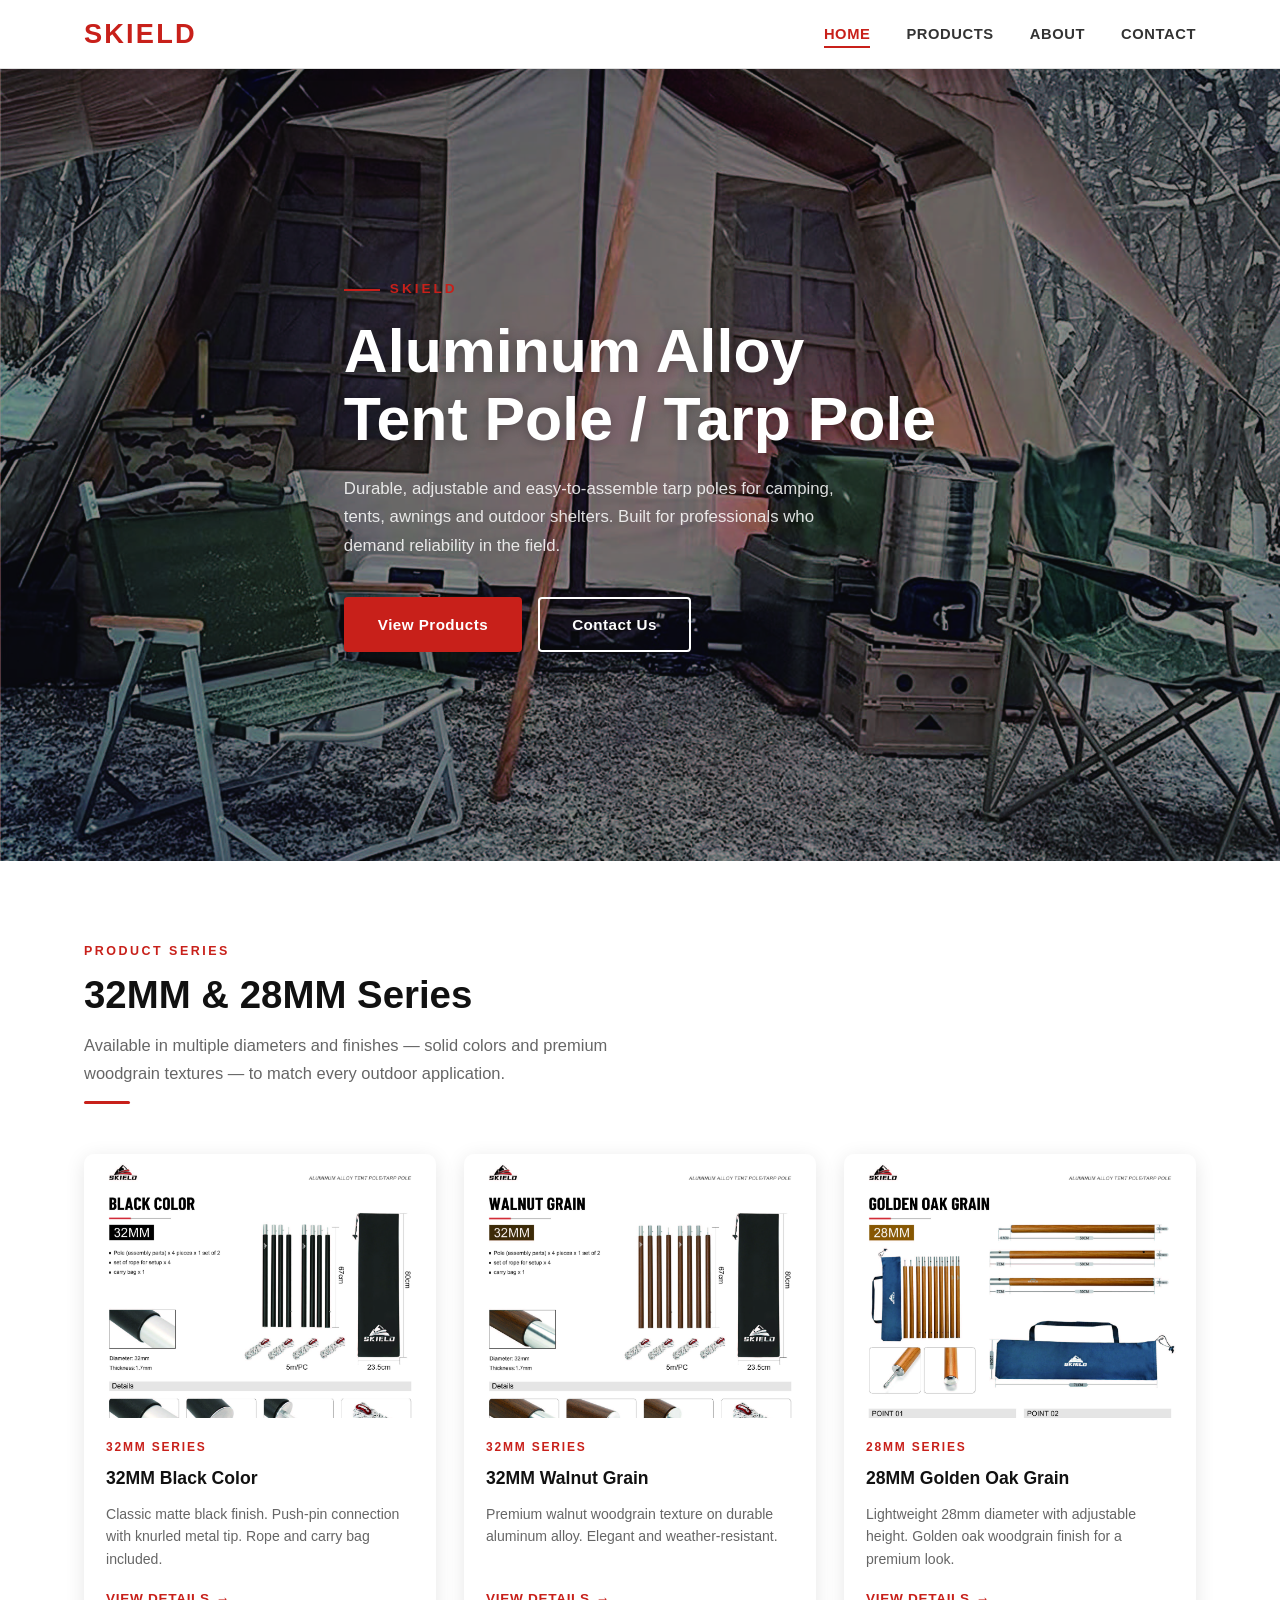
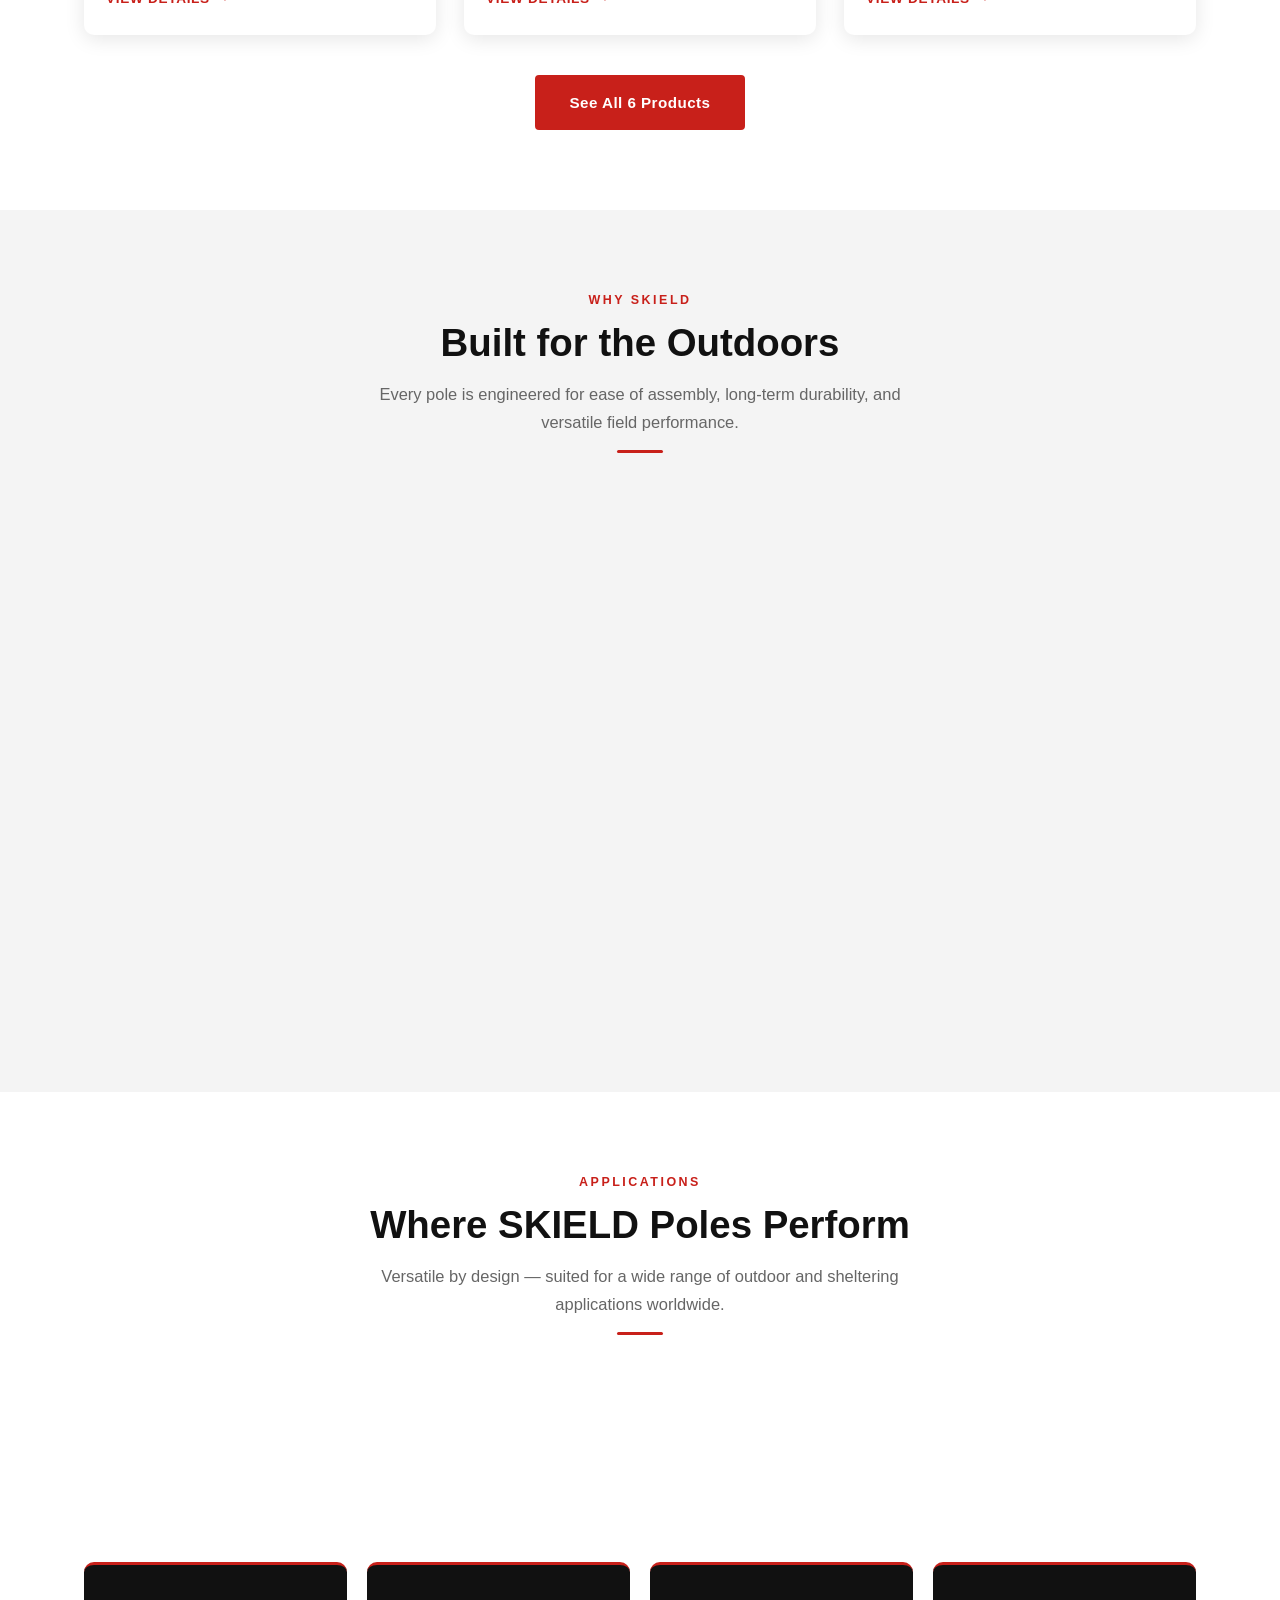
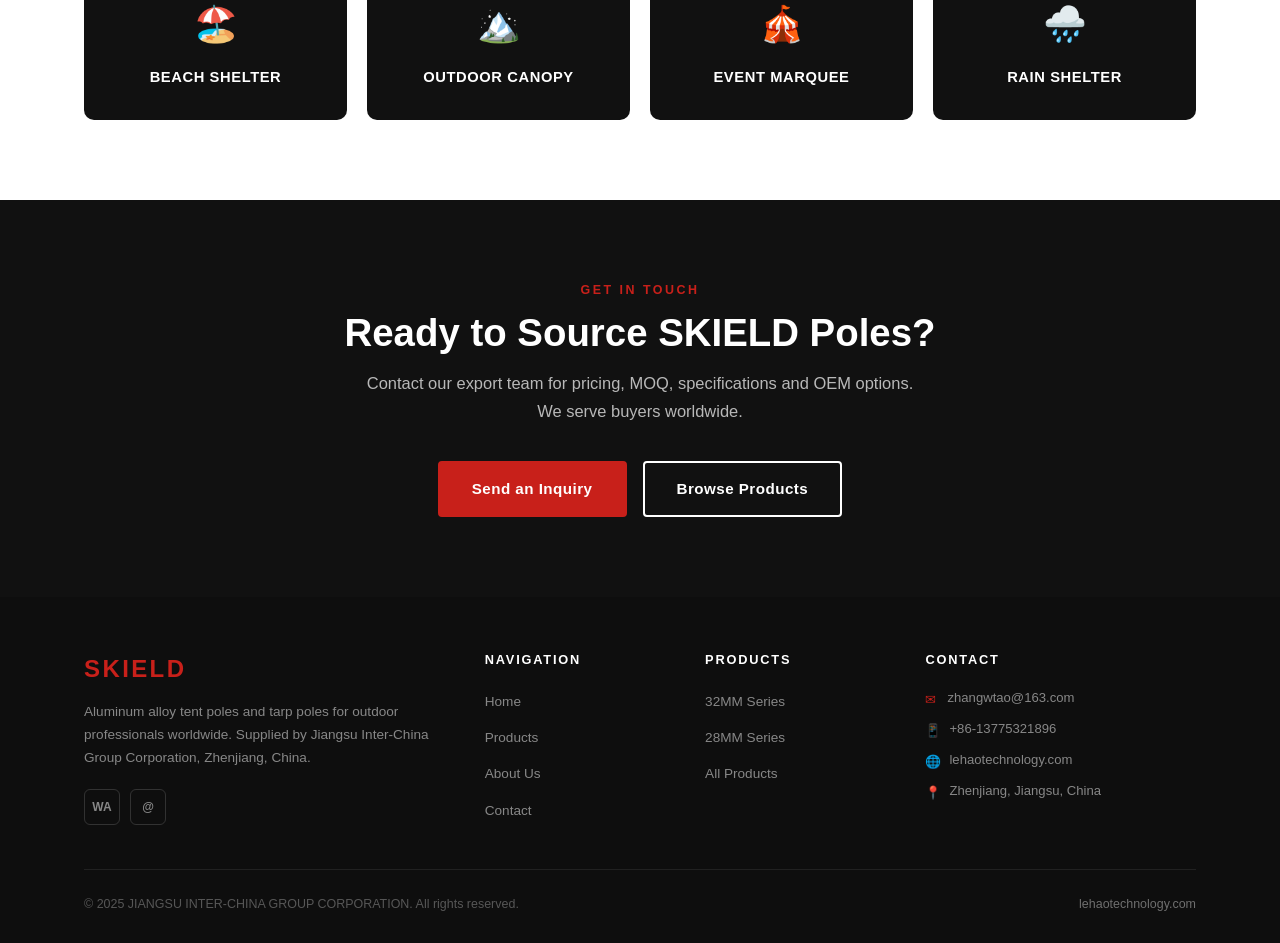
==== index.html @ 4ea2ea6d "Add Lightbox click-to-enlarge for all product images" ====
<!DOCTYPE html>
<html lang="en">
<head>
  <meta charset="UTF-8" />
  <meta name="viewport" content="width=device-width, initial-scale=1.0" />
  <title>SKIELD Aluminum Alloy Tent Pole &amp; Tarp Pole — LehaoTechnology</title>
  <meta name="description" content="SKIELD aluminum alloy tent poles and tarp poles — durable, adjustable and easy-to-assemble outdoor poles for camping, tents, awnings and shelters. Export supplier from China." />
  <link rel="canonical" href="https://lehaotechnology.com/" />
  <link rel="stylesheet" href="assets/css/style.css" />
  <link rel="stylesheet" href="assets/css/lightbox.min.css" />
</head>
<body>

<!-- ========== HEADER ========== -->
<header class="site-header">
  <div class="container header-inner">
    <a href="index.html" class="logo">SKIELD</a>

    <nav class="site-nav" id="siteNav" role="navigation" aria-label="Main navigation">
      <ul>
        <li><a href="index.html">Home</a></li>
        <li><a href="products.html">Products</a></li>
        <li><a href="about.html">About</a></li>
        <li><a href="contact.html">Contact</a></li>
      </ul>
    </nav>

    <button class="menu-toggle" id="menuToggle" aria-label="Toggle navigation" aria-expanded="false">
      <span></span><span></span><span></span>
    </button>
  </div>
</header>

<!-- ========== HERO ========== -->
<section class="hero" aria-label="Hero">
  <div class="hero-bg" style="background-image: url('assets/images/page-01-cover.jpg');"></div>
  <div class="container">
    <div class="hero-content">
      <p class="hero-brand">SKIELD</p>
      <h1>Aluminum Alloy<br>Tent Pole / Tarp Pole</h1>
      <p class="hero-sub">Durable, adjustable and easy-to-assemble tarp poles for camping, tents, awnings and outdoor shelters. Built for professionals who demand reliability in the field.</p>
      <div class="hero-btns">
        <a href="products.html" class="btn btn-primary">View Products</a>
        <a href="contact.html" class="btn btn-outline">Contact Us</a>
      </div>
    </div>
  </div>
</section>

<!-- ========== PRODUCT PREVIEW ========== -->
<section class="section" aria-labelledby="preview-title">
  <div class="container">
    <div class="section-header">
      <p class="section-tag">Product Series</p>
      <h2 class="section-title" id="preview-title">32MM &amp; 28MM Series</h2>
      <p class="section-lead">Available in multiple diameters and finishes — solid colors and premium woodgrain textures — to match every outdoor application.</p>
      <div class="divider"></div>
    </div>

    <div class="products-grid">

      <article class="product-card">
        <div class="product-img-wrap">
          <a href="assets/images/page-02-32mm-black.jpg"
             data-lightbox="home-preview"
             data-title="32MM Black Color — SKIELD Aluminum Alloy Tarp Pole"
             class="lb-trigger"
             aria-label="Enlarge: 32MM Black Color">
            <img src="assets/images/page-02-32mm-black.jpg" alt="SKIELD 32mm aluminum tarp pole in black color" loading="lazy" />
          </a>
        </div>
        <div class="product-body">
          <p class="product-diameter">32MM Series</p>
          <h3 class="product-name">32MM Black Color</h3>
          <p class="product-desc">Classic matte black finish. Push-pin connection with knurled metal tip. Rope and carry bag included.</p>
          <a href="products.html#32mm-black" class="product-link">View Details</a>
        </div>
      </article>

      <article class="product-card">
        <div class="product-img-wrap">
          <a href="assets/images/page-04-32mm-walnut.jpg"
             data-lightbox="home-preview"
             data-title="32MM Walnut Grain — SKIELD Aluminum Alloy Tarp Pole"
             class="lb-trigger"
             aria-label="Enlarge: 32MM Walnut Grain">
            <img src="assets/images/page-04-32mm-walnut.jpg" alt="SKIELD 32mm aluminum tarp pole in walnut grain finish" loading="lazy" />
          </a>
        </div>
        <div class="product-body">
          <p class="product-diameter">32MM Series</p>
          <h3 class="product-name">32MM Walnut Grain</h3>
          <p class="product-desc">Premium walnut woodgrain texture on durable aluminum alloy. Elegant and weather-resistant.</p>
          <a href="products.html#32mm-walnut" class="product-link">View Details</a>
        </div>
      </article>

      <article class="product-card">
        <div class="product-img-wrap">
          <a href="assets/images/page-06-28mm-golden-oak.jpg"
             data-lightbox="home-preview"
             data-title="28MM Golden Oak Grain — SKIELD Aluminum Alloy Tarp Pole"
             class="lb-trigger"
             aria-label="Enlarge: 28MM Golden Oak Grain">
            <img src="assets/images/page-06-28mm-golden-oak.jpg" alt="SKIELD 28mm aluminum tarp pole in golden oak grain finish" loading="lazy" />
          </a>
        </div>
        <div class="product-body">
          <p class="product-diameter">28MM Series</p>
          <h3 class="product-name">28MM Golden Oak Grain</h3>
          <p class="product-desc">Lightweight 28mm diameter with adjustable height. Golden oak woodgrain finish for a premium look.</p>
          <a href="products.html#28mm-golden-oak" class="product-link">View Details</a>
        </div>
      </article>

    </div>

    <div style="text-align:center; margin-top: 40px;">
      <a href="products.html" class="btn btn-primary">See All 6 Products</a>
    </div>
  </div>
</section>

<!-- ========== FEATURES ========== -->
<section class="section section-alt" aria-labelledby="features-title">
  <div class="container">
    <div class="section-header centered">
      <p class="section-tag">Why SKIELD</p>
      <h2 class="section-title" id="features-title">Built for the Outdoors</h2>
      <p class="section-lead">Every pole is engineered for ease of assembly, long-term durability, and versatile field performance.</p>
      <div class="divider"></div>
    </div>

    <div class="features-grid">

      <div class="feature-card">
        <div class="feature-icon">
          <svg viewBox="0 0 24 24" aria-hidden="true"><polygon points="12 2 2 7 12 12 22 7 12 2"/><polyline points="2 17 12 22 22 17"/><polyline points="2 12 12 17 22 12"/></svg>
        </div>
        <h3 class="feature-title">Easy Plug-In Assembly</h3>
        <p class="feature-desc">Push-pin connection system lets you assemble or disassemble poles in seconds — no tools required. Ideal for quick campsite setup.</p>
      </div>

      <div class="feature-card">
        <div class="feature-icon">
          <svg viewBox="0 0 24 24" aria-hidden="true"><line x1="12" y1="20" x2="12" y2="4"/><polyline points="6 10 12 4 18 10"/><line x1="4" y1="20" x2="20" y2="20"/></svg>
        </div>
        <h3 class="feature-title">Adjustable Height</h3>
        <p class="feature-desc">Telescoping sections allow flexible height configuration to suit tarps, awnings, canopies and tent shelters of various sizes.</p>
      </div>

      <div class="feature-card">
        <div class="feature-icon">
          <svg viewBox="0 0 24 24" aria-hidden="true"><path d="M12 22s8-4 8-10V5l-8-3-8 3v7c0 6 8 10 8 10z"/></svg>
        </div>
        <h3 class="feature-title">Durable Aluminum Alloy</h3>
        <p class="feature-desc">High-grade aluminum alloy body with metal cover cap ensures long-lasting performance in harsh outdoor environments.</p>
      </div>

      <div class="feature-card">
        <div class="feature-icon">
          <svg viewBox="0 0 24 24" aria-hidden="true"><circle cx="12" cy="12" r="10"/><circle cx="12" cy="12" r="3"/></svg>
        </div>
        <h3 class="feature-title">Anti-Slip Knurled Tip</h3>
        <p class="feature-desc">Specially knurled metal ground tip provides maximum grip on soil, grass, and gravel — prevents poles from sinking or slipping.</p>
      </div>

      <div class="feature-card">
        <div class="feature-icon">
          <svg viewBox="0 0 24 24" aria-hidden="true"><line x1="16.5" y1="9.4" x2="7.5" y2="4.21"/><path d="M21 16V8a2 2 0 0 0-1-1.73l-7-4a2 2 0 0 0-2 0l-7 4A2 2 0 0 0 3 8v8a2 2 0 0 0 1 1.73l7 4a2 2 0 0 0 2 0l7-4A2 2 0 0 0 21 16z"/><polyline points="3.27 6.96 12 12.01 20.73 6.96"/><line x1="12" y1="22.08" x2="12" y2="12"/></svg>
        </div>
        <h3 class="feature-title">Complete Kit Included</h3>
        <p class="feature-desc">Each set comes with 5m rope per pole and a convenient carry bag — everything you need right out of the box.</p>
      </div>

      <div class="feature-card">
        <div class="feature-icon">
          <svg viewBox="0 0 24 24" aria-hidden="true"><circle cx="12" cy="12" r="10"/><line x1="2" y1="12" x2="22" y2="12"/><path d="M12 2a15.3 15.3 0 0 1 4 10 15.3 15.3 0 0 1-4 10 15.3 15.3 0 0 1-4-10 15.3 15.3 0 0 1 4-10z"/></svg>
        </div>
        <h3 class="feature-title">Export-Ready Supply</h3>
        <p class="feature-desc">Produced and supplied by Jiangsu Inter-China Group — experienced B2B outdoor hardware exporter serving global markets.</p>
      </div>

    </div>
  </div>
</section>

<!-- ========== APPLICATIONS ========== -->
<section class="section" aria-labelledby="apps-title">
  <div class="container">
    <div class="section-header centered">
      <p class="section-tag">Applications</p>
      <h2 class="section-title" id="apps-title">Where SKIELD Poles Perform</h2>
      <p class="section-lead">Versatile by design — suited for a wide range of outdoor and sheltering applications worldwide.</p>
      <div class="divider"></div>
    </div>

    <div class="apps-grid">
      <div class="app-card">
        <div class="app-icon">⛺</div>
        <p class="app-name">Camping Tarp</p>
      </div>
      <div class="app-card">
        <div class="app-icon">🏕️</div>
        <p class="app-name">Tent Support</p>
      </div>
      <div class="app-card">
        <div class="app-icon">🚗</div>
        <p class="app-name">Car Awning</p>
      </div>
      <div class="app-card">
        <div class="app-icon">🌿</div>
        <p class="app-name">Garden Canopy</p>
      </div>
      <div class="app-card">
        <div class="app-icon">🏖️</div>
        <p class="app-name">Beach Shelter</p>
      </div>
      <div class="app-card">
        <div class="app-icon">🏔️</div>
        <p class="app-name">Outdoor Canopy</p>
      </div>
      <div class="app-card">
        <div class="app-icon">🎪</div>
        <p class="app-name">Event Marquee</p>
      </div>
      <div class="app-card">
        <div class="app-icon">🌧️</div>
        <p class="app-name">Rain Shelter</p>
      </div>
    </div>
  </div>
</section>

<!-- ========== CTA ========== -->
<section class="cta-section" aria-labelledby="cta-title">
  <div class="container">
    <p class="section-tag" style="justify-content:center;display:flex;">Get in Touch</p>
    <h2 class="section-title" id="cta-title">Ready to Source SKIELD Poles?</h2>
    <p class="section-lead">Contact our export team for pricing, MOQ, specifications and OEM options. We serve buyers worldwide.</p>
    <div class="cta-btns">
      <a href="contact.html" class="btn btn-primary">Send an Inquiry</a>
      <a href="products.html" class="btn btn-outline">Browse Products</a>
    </div>
  </div>
</section>

<!-- ========== FOOTER ========== -->
<footer class="site-footer" aria-label="Site footer">
  <div class="container">
    <div class="footer-grid">

      <div>
        <p class="footer-logo">SKIELD</p>
        <p class="footer-about">Aluminum alloy tent poles and tarp poles for outdoor professionals worldwide. Supplied by Jiangsu Inter-China Group Corporation, Zhenjiang, China.</p>
        <div class="footer-social">
          <a href="contact.html" class="social-link" aria-label="WhatsApp">WA</a>
          <a href="mailto:zhangwtao@163.com" class="social-link" aria-label="Email">@</a>
        </div>
      </div>

      <div class="footer-col">
        <h4>Navigation</h4>
        <ul class="footer-links">
          <li><a href="index.html">Home</a></li>
          <li><a href="products.html">Products</a></li>
          <li><a href="about.html">About Us</a></li>
          <li><a href="contact.html">Contact</a></li>
        </ul>
      </div>

      <div class="footer-col">
        <h4>Products</h4>
        <ul class="footer-links">
          <li><a href="products.html#32mm">32MM Series</a></li>
          <li><a href="products.html#28mm">28MM Series</a></li>
          <li><a href="products.html">All Products</a></li>
        </ul>
      </div>

      <div class="footer-col">
        <h4>Contact</h4>
        <ul class="footer-contact-list">
          <li class="footer-contact-item"><span class="fi">✉</span><span><a href="mailto:zhangwtao@163.com">zhangwtao@163.com</a></span></li>
          <li class="footer-contact-item"><span class="fi">📱</span><span>+86-13775321896</span></li>
          <li class="footer-contact-item"><span class="fi">🌐</span><span><a href="https://lehaotechnology.com/">lehaotechnology.com</a></span></li>
          <li class="footer-contact-item"><span class="fi">📍</span><span>Zhenjiang, Jiangsu, China</span></li>
        </ul>
      </div>

    </div>

    <div class="footer-bottom">
      <p>&copy; 2025 JIANGSU INTER-CHINA GROUP CORPORATION. All rights reserved.</p>
      <p><a href="https://lehaotechnology.com/">lehaotechnology.com</a></p>
    </div>
  </div>
</footer>

<script src="assets/js/main.js"></script>
<script src="assets/js/lightbox.min.js"></script>
</body>
</html>
---- assets/css/style.css ----
/* === RESET & BASE === */
*, *::before, *::after {
  box-sizing: border-box;
  margin: 0;
  padding: 0;
}

:root {
  --red: #C8201A;
  --red-dark: #a01814;
  --red-light: #f5e8e8;
  --black: #111111;
  --gray-dark: #333333;
  --gray-mid: #666666;
  --gray-light: #f4f4f4;
  --white: #ffffff;
  --border: #e0e0e0;
  --shadow: 0 4px 20px rgba(0,0,0,0.10);
  --radius: 10px;
  --font: 'Segoe UI', 'Helvetica Neue', Arial, sans-serif;
  --transition: 0.25s ease;
}

html { scroll-behavior: smooth; }

body {
  font-family: var(--font);
  color: var(--black);
  background: var(--white);
  line-height: 1.65;
  -webkit-font-smoothing: antialiased;
}

img { max-width: 100%; height: auto; display: block; }
a { color: inherit; text-decoration: none; }
ul { list-style: none; }

.container {
  max-width: 1160px;
  margin: 0 auto;
  padding: 0 24px;
}

/* === BUTTONS === */
.btn {
  display: inline-block;
  padding: 13px 32px;
  border-radius: 4px;
  font-size: 0.95rem;
  font-weight: 600;
  letter-spacing: 0.03em;
  cursor: pointer;
  border: 2px solid transparent;
  transition: background var(--transition), color var(--transition), border-color var(--transition), transform var(--transition);
}
.btn:hover { transform: translateY(-2px); }

.btn-primary {
  background: var(--red);
  color: var(--white);
  border-color: var(--red);
}
.btn-primary:hover {
  background: var(--red-dark);
  border-color: var(--red-dark);
}

.btn-outline {
  background: transparent;
  color: var(--white);
  border-color: var(--white);
}
.btn-outline:hover {
  background: var(--white);
  color: var(--red);
}

.btn-outline-dark {
  background: transparent;
  color: var(--red);
  border-color: var(--red);
}
.btn-outline-dark:hover {
  background: var(--red);
  color: var(--white);
}

/* === HEADER === */
.site-header {
  position: sticky;
  top: 0;
  z-index: 100;
  background: var(--white);
  border-bottom: 1px solid var(--border);
  box-shadow: 0 2px 12px rgba(0,0,0,0.07);
}

.header-inner {
  display: flex;
  align-items: center;
  justify-content: space-between;
  height: 68px;
}

.logo {
  font-size: 1.7rem;
  font-weight: 800;
  letter-spacing: 0.08em;
  color: var(--red);
  text-transform: uppercase;
}
.logo span { color: var(--black); }

.site-nav ul {
  display: flex;
  gap: 36px;
}

.site-nav a {
  font-size: 0.92rem;
  font-weight: 600;
  color: var(--gray-dark);
  letter-spacing: 0.04em;
  text-transform: uppercase;
  padding-bottom: 4px;
  border-bottom: 2px solid transparent;
  transition: color var(--transition), border-color var(--transition);
}
.site-nav a:hover,
.site-nav a.active {
  color: var(--red);
  border-bottom-color: var(--red);
}

/* Hamburger */
.menu-toggle {
  display: none;
  flex-direction: column;
  gap: 5px;
  cursor: pointer;
  padding: 6px;
  background: none;
  border: none;
}
.menu-toggle span {
  display: block;
  width: 26px;
  height: 2px;
  background: var(--black);
  border-radius: 2px;
  transition: transform var(--transition), opacity var(--transition);
}
.menu-toggle.open span:nth-child(1) { transform: translateY(7px) rotate(45deg); }
.menu-toggle.open span:nth-child(2) { opacity: 0; }
.menu-toggle.open span:nth-child(3) { transform: translateY(-7px) rotate(-45deg); }

/* === HERO === */
.hero {
  position: relative;
  min-height: 88vh;
  display: flex;
  align-items: center;
  overflow: hidden;
  background: var(--black);
}

.hero-bg {
  position: absolute;
  inset: 0;
  background-size: cover;
  background-position: center;
  opacity: 0.55;
  transition: opacity 0.4s;
}

.hero-content {
  position: relative;
  z-index: 2;
  color: var(--white);
  max-width: 680px;
}

.hero-brand {
  font-size: 0.85rem;
  letter-spacing: 0.22em;
  text-transform: uppercase;
  color: var(--red);
  font-weight: 700;
  margin-bottom: 16px;
  display: flex;
  align-items: center;
  gap: 10px;
}
.hero-brand::before {
  content: '';
  display: block;
  width: 36px;
  height: 2px;
  background: var(--red);
}

.hero h1 {
  font-size: clamp(2.2rem, 5vw, 3.8rem);
  font-weight: 800;
  line-height: 1.12;
  margin-bottom: 22px;
  text-shadow: 0 2px 12px rgba(0,0,0,0.3);
}

.hero-sub {
  font-size: 1.05rem;
  color: rgba(255,255,255,0.85);
  margin-bottom: 36px;
  max-width: 520px;
  line-height: 1.7;
}

.hero-btns {
  display: flex;
  gap: 16px;
  flex-wrap: wrap;
}

/* === SECTION HEADERS === */
.section { padding: 80px 0; }
.section-alt { background: var(--gray-light); }

.section-tag {
  font-size: 0.78rem;
  letter-spacing: 0.2em;
  text-transform: uppercase;
  font-weight: 700;
  color: var(--red);
  margin-bottom: 10px;
}

.section-title {
  font-size: clamp(1.7rem, 3.5vw, 2.4rem);
  font-weight: 800;
  color: var(--black);
  margin-bottom: 14px;
  line-height: 1.18;
}

.section-lead {
  font-size: 1.03rem;
  color: var(--gray-mid);
  max-width: 560px;
  line-height: 1.7;
}

.section-header { margin-bottom: 50px; }
.section-header.centered { text-align: center; }
.section-header.centered .section-lead { margin: 0 auto; }

/* Divider accent */
.divider {
  width: 46px;
  height: 3px;
  background: var(--red);
  margin: 14px 0 0;
  border-radius: 2px;
}
.section-header.centered .divider { margin: 14px auto 0; }

/* === PRODUCT PREVIEW (HOME) === */
.products-grid {
  display: grid;
  grid-template-columns: repeat(3, 1fr);
  gap: 28px;
}

.product-card {
  background: var(--white);
  border-radius: var(--radius);
  overflow: hidden;
  box-shadow: var(--shadow);
  transition: transform var(--transition), box-shadow var(--transition);
  display: flex;
  flex-direction: column;
}
.product-card:hover {
  transform: translateY(-6px);
  box-shadow: 0 12px 36px rgba(0,0,0,0.15);
}

.product-img-wrap {
  overflow: hidden;
  aspect-ratio: 4/3;
}
.product-img-wrap img {
  width: 100%;
  height: 100%;
  object-fit: cover;
  transition: transform 0.4s ease;
}
.product-card:hover .product-img-wrap img { transform: scale(1.05); }

.product-body {
  padding: 20px 22px 24px;
  flex: 1;
  display: flex;
  flex-direction: column;
}

.product-diameter {
  font-size: 0.75rem;
  letter-spacing: 0.15em;
  text-transform: uppercase;
  color: var(--red);
  font-weight: 700;
  margin-bottom: 6px;
}

.product-name {
  font-size: 1.1rem;
  font-weight: 700;
  color: var(--black);
  margin-bottom: 10px;
}

.product-desc {
  font-size: 0.88rem;
  color: var(--gray-mid);
  line-height: 1.6;
  flex: 1;
  margin-bottom: 18px;
}

.product-link {
  display: inline-flex;
  align-items: center;
  gap: 6px;
  font-size: 0.85rem;
  font-weight: 700;
  color: var(--red);
  letter-spacing: 0.05em;
  text-transform: uppercase;
  transition: gap var(--transition);
}
.product-link:hover { gap: 10px; }
.product-link::after { content: '→'; }

/* === FEATURES === */
.features-grid {
  display: grid;
  grid-template-columns: repeat(3, 1fr);
  gap: 28px;
}

.feature-card {
  background: var(--white);
  border-radius: var(--radius);
  padding: 32px 28px;
  border: 1px solid var(--border);
  transition: box-shadow var(--transition), border-color var(--transition);
}
.feature-card:hover {
  box-shadow: var(--shadow);
  border-color: var(--red);
}

.feature-icon {
  width: 52px;
  height: 52px;
  background: var(--red-light);
  border-radius: 8px;
  display: flex;
  align-items: center;
  justify-content: center;
  margin-bottom: 18px;
}
.feature-icon svg {
  width: 26px;
  height: 26px;
  stroke: var(--red);
  fill: none;
  stroke-width: 2;
  stroke-linecap: round;
  stroke-linejoin: round;
}

.feature-title {
  font-size: 1.02rem;
  font-weight: 700;
  margin-bottom: 8px;
  color: var(--black);
}
.feature-desc {
  font-size: 0.88rem;
  color: var(--gray-mid);
  line-height: 1.65;
}

/* === APPLICATIONS === */
.apps-grid {
  display: grid;
  grid-template-columns: repeat(4, 1fr);
  gap: 20px;
}

.app-card {
  background: var(--black);
  border-radius: var(--radius);
  padding: 30px 22px;
  color: var(--white);
  text-align: center;
  border-top: 3px solid var(--red);
  transition: background var(--transition);
}
.app-card:hover { background: var(--red); }

.app-icon {
  font-size: 2.2rem;
  margin-bottom: 12px;
}
.app-name {
  font-size: 0.92rem;
  font-weight: 700;
  letter-spacing: 0.04em;
  text-transform: uppercase;
}

/* === CTA === */
.cta-section {
  background: var(--black);
  color: var(--white);
  padding: 80px 0;
  text-align: center;
}
.cta-section .section-title { color: var(--white); }
.cta-section .section-lead { color: rgba(255,255,255,0.7); margin: 0 auto 36px; }
.cta-btns { display: flex; gap: 16px; justify-content: center; flex-wrap: wrap; }

/* === PRODUCTS PAGE === */
.products-full-grid {
  display: grid;
  grid-template-columns: repeat(3, 1fr);
  gap: 32px;
}

.product-detail-card {
  background: var(--white);
  border-radius: var(--radius);
  overflow: hidden;
  box-shadow: var(--shadow);
  transition: transform var(--transition), box-shadow var(--transition);
  display: flex;
  flex-direction: column;
}
.product-detail-card:hover {
  transform: translateY(-6px);
  box-shadow: 0 16px 40px rgba(0,0,0,0.14);
}

.product-detail-img {
  overflow: hidden;
  aspect-ratio: 3/4;
}
.product-detail-img img {
  width: 100%;
  height: 100%;
  object-fit: cover;
  transition: transform 0.45s ease;
}
.product-detail-card:hover .product-detail-img img { transform: scale(1.04); }

.product-detail-body {
  padding: 24px 26px 28px;
  flex: 1;
  display: flex;
  flex-direction: column;
}

.product-series-tag {
  display: inline-block;
  font-size: 0.72rem;
  font-weight: 800;
  letter-spacing: 0.18em;
  text-transform: uppercase;
  color: var(--white);
  background: var(--red);
  padding: 4px 10px;
  border-radius: 3px;
  margin-bottom: 12px;
}

.product-detail-name {
  font-size: 1.2rem;
  font-weight: 800;
  color: var(--black);
  margin-bottom: 14px;
}

.product-specs {
  margin-bottom: 18px;
}
.product-specs li {
  display: flex;
  align-items: flex-start;
  gap: 8px;
  font-size: 0.85rem;
  color: var(--gray-dark);
  padding: 5px 0;
  border-bottom: 1px solid var(--gray-light);
  line-height: 1.5;
}
.product-specs li:last-child { border-bottom: none; }
.spec-dot {
  display: block;
  width: 6px;
  height: 6px;
  min-width: 6px;
  background: var(--red);
  border-radius: 50%;
  margin-top: 6px;
}

.product-detail-desc {
  font-size: 0.87rem;
  color: var(--gray-mid);
  line-height: 1.65;
  margin-bottom: 22px;
  flex: 1;
}

/* === ABOUT PAGE === */
.about-grid {
  display: grid;
  grid-template-columns: 1fr 1fr;
  gap: 60px;
  align-items: center;
}

.about-img-wrap {
  border-radius: var(--radius);
  overflow: hidden;
  box-shadow: var(--shadow);
}

.about-text p {
  font-size: 0.97rem;
  color: var(--gray-dark);
  line-height: 1.78;
  margin-bottom: 18px;
}

.about-values {
  display: grid;
  grid-template-columns: repeat(3, 1fr);
  gap: 24px;
  margin-top: 20px;
}

.value-card {
  text-align: center;
  padding: 28px 16px;
  background: var(--white);
  border-radius: var(--radius);
  box-shadow: var(--shadow);
}

.value-num {
  font-size: 2.2rem;
  font-weight: 800;
  color: var(--red);
  margin-bottom: 6px;
}
.value-label {
  font-size: 0.82rem;
  font-weight: 600;
  text-transform: uppercase;
  letter-spacing: 0.08em;
  color: var(--gray-mid);
}

/* === CONTACT PAGE === */
.contact-grid {
  display: grid;
  grid-template-columns: 1fr 1fr;
  gap: 52px;
}

.contact-info h3 {
  font-size: 1.15rem;
  font-weight: 700;
  margin-bottom: 24px;
  color: var(--black);
}

.contact-items { display: flex; flex-direction: column; gap: 18px; }

.contact-item {
  display: flex;
  align-items: flex-start;
  gap: 14px;
  padding: 16px;
  background: var(--gray-light);
  border-radius: 8px;
}

.contact-item-icon {
  width: 40px;
  height: 40px;
  min-width: 40px;
  background: var(--red);
  border-radius: 8px;
  display: flex;
  align-items: center;
  justify-content: center;
}
.contact-item-icon svg {
  width: 18px;
  height: 18px;
  stroke: var(--white);
  fill: none;
  stroke-width: 2;
  stroke-linecap: round;
  stroke-linejoin: round;
}

.contact-item-label {
  font-size: 0.75rem;
  font-weight: 700;
  text-transform: uppercase;
  letter-spacing: 0.1em;
  color: var(--gray-mid);
  margin-bottom: 3px;
}
.contact-item-value {
  font-size: 0.93rem;
  font-weight: 600;
  color: var(--black);
  word-break: break-all;
}
.contact-item-value a { color: var(--red); }
.contact-item-value a:hover { text-decoration: underline; }

/* Form */
.contact-form-wrap h3 {
  font-size: 1.15rem;
  font-weight: 700;
  margin-bottom: 24px;
  color: var(--black);
}

.form-row { display: grid; grid-template-columns: 1fr 1fr; gap: 16px; }

.form-group { display: flex; flex-direction: column; gap: 6px; margin-bottom: 16px; }

.form-group label {
  font-size: 0.82rem;
  font-weight: 700;
  text-transform: uppercase;
  letter-spacing: 0.08em;
  color: var(--gray-mid);
}

.form-group input,
.form-group textarea,
.form-group select {
  padding: 12px 14px;
  border: 1.5px solid var(--border);
  border-radius: 6px;
  font-family: var(--font);
  font-size: 0.93rem;
  color: var(--black);
  background: var(--white);
  transition: border-color var(--transition), box-shadow var(--transition);
  outline: none;
}
.form-group input:focus,
.form-group textarea:focus {
  border-color: var(--red);
  box-shadow: 0 0 0 3px rgba(200,32,26,0.1);
}
.form-group textarea { resize: vertical; min-height: 130px; }

.form-note {
  font-size: 0.8rem;
  color: var(--gray-mid);
  margin-bottom: 20px;
  line-height: 1.5;
}

/* === PAGE HERO (inner pages) === */
.page-hero {
  background: var(--black);
  padding: 70px 0 60px;
  color: var(--white);
}
.page-hero-tag {
  font-size: 0.75rem;
  letter-spacing: 0.22em;
  text-transform: uppercase;
  color: var(--red);
  font-weight: 700;
  margin-bottom: 12px;
}
.page-hero h1 {
  font-size: clamp(1.9rem, 4vw, 3rem);
  font-weight: 800;
  margin-bottom: 14px;
}
.page-hero p {
  font-size: 1rem;
  color: rgba(255,255,255,0.7);
  max-width: 520px;
}

/* Breadcrumb */
.breadcrumb {
  display: flex;
  align-items: center;
  gap: 8px;
  font-size: 0.82rem;
  color: rgba(255,255,255,0.5);
  margin-bottom: 18px;
}
.breadcrumb a { color: rgba(255,255,255,0.6); transition: color var(--transition); }
.breadcrumb a:hover { color: var(--white); }
.breadcrumb span { color: rgba(255,255,255,0.3); }

/* === FOOTER === */
.site-footer {
  background: #0e0e0e;
  color: rgba(255,255,255,0.65);
  padding: 52px 0 28px;
}

.footer-grid {
  display: grid;
  grid-template-columns: 2fr 1fr 1fr 1.5fr;
  gap: 40px;
  margin-bottom: 44px;
}

.footer-logo {
  font-size: 1.5rem;
  font-weight: 800;
  color: var(--red);
  letter-spacing: 0.1em;
  margin-bottom: 12px;
}

.footer-about {
  font-size: 0.85rem;
  line-height: 1.7;
  margin-bottom: 20px;
  color: rgba(255,255,255,0.5);
}

.footer-social { display: flex; gap: 10px; }
.social-link {
  width: 36px;
  height: 36px;
  border-radius: 6px;
  border: 1px solid rgba(255,255,255,0.15);
  display: flex;
  align-items: center;
  justify-content: center;
  font-size: 0.75rem;
  font-weight: 700;
  color: rgba(255,255,255,0.5);
  transition: background var(--transition), border-color var(--transition), color var(--transition);
}
.social-link:hover {
  background: var(--red);
  border-color: var(--red);
  color: var(--white);
}

.footer-col h4 {
  font-size: 0.8rem;
  font-weight: 700;
  text-transform: uppercase;
  letter-spacing: 0.14em;
  color: var(--white);
  margin-bottom: 18px;
}

.footer-links { display: flex; flex-direction: column; gap: 10px; }
.footer-links a {
  font-size: 0.85rem;
  color: rgba(255,255,255,0.5);
  transition: color var(--transition);
}
.footer-links a:hover { color: var(--red); }

.footer-contact-list { display: flex; flex-direction: column; gap: 10px; }
.footer-contact-item {
  display: flex;
  align-items: flex-start;
  gap: 8px;
  font-size: 0.82rem;
  color: rgba(255,255,255,0.5);
  line-height: 1.5;
}
.footer-contact-item .fi {
  color: var(--red);
  min-width: 14px;
  margin-top: 2px;
  font-size: 0.8rem;
}

.footer-bottom {
  border-top: 1px solid rgba(255,255,255,0.08);
  padding-top: 24px;
  display: flex;
  justify-content: space-between;
  align-items: center;
  flex-wrap: wrap;
  gap: 12px;
  font-size: 0.78rem;
  color: rgba(255,255,255,0.3);
}

.footer-bottom a { color: rgba(255,255,255,0.4); transition: color var(--transition); }
.footer-bottom a:hover { color: var(--red); }

/* === PRODUCT GALLERY STRIP (lightbox thumbnails) === */
.product-gallery-strip {
  display: flex;
  gap: 6px;
  padding: 8px 10px;
  background: var(--gray-light);
  justify-content: center;
  flex-wrap: wrap;
}
.product-gallery-strip a {
  display: block;
  width: 62px;
  height: 62px;
  overflow: hidden;
  border-radius: 5px;
  border: 2px solid transparent;
  transition: border-color var(--transition), opacity var(--transition);
  flex-shrink: 0;
  cursor: zoom-in;
}
.product-gallery-strip a:hover { border-color: var(--red); opacity: 1; }
.product-gallery-strip a.lb-current { border-color: var(--red); }
.product-gallery-strip img {
  width: 100%;
  height: 100%;
  object-fit: cover;
  display: block;
  transition: transform 0.3s ease;
}
.product-gallery-strip a:hover img { transform: scale(1.08); }

/* === UTILITIES === */
.text-red { color: var(--red); }
.mt-8 { margin-top: 8px; }
.mt-16 { margin-top: 16px; }
.mt-24 { margin-top: 24px; }
.mb-8 { margin-bottom: 8px; }

/* === FILTER BAR (products page) === */
.filter-bar {
  display: flex;
  gap: 10px;
  flex-wrap: wrap;
  margin-bottom: 40px;
}
.filter-btn {
  padding: 8px 20px;
  border-radius: 30px;
  border: 1.5px solid var(--border);
  background: var(--white);
  font-size: 0.85rem;
  font-weight: 600;
  color: var(--gray-mid);
  cursor: pointer;
  transition: all var(--transition);
}
.filter-btn:hover,
.filter-btn.active {
  background: var(--red);
  border-color: var(--red);
  color: var(--white);
}

/* === RESPONSIVE === */
@media (max-width: 1024px) {
  .products-grid { grid-template-columns: repeat(2, 1fr); }
  .products-full-grid { grid-template-columns: repeat(2, 1fr); }
  .features-grid { grid-template-columns: repeat(2, 1fr); }
  .apps-grid { grid-template-columns: repeat(2, 1fr); }
  .footer-grid { grid-template-columns: 1fr 1fr; }
  .about-grid { gap: 36px; }
}

@media (max-width: 768px) {
  .section { padding: 56px 0; }

  .menu-toggle { display: flex; }

  .site-nav {
    display: none;
    position: absolute;
    top: 68px;
    left: 0;
    right: 0;
    background: var(--white);
    border-top: 1px solid var(--border);
    box-shadow: 0 8px 24px rgba(0,0,0,0.1);
    padding: 12px 0;
  }
  .site-nav.open { display: block; }
  .site-nav ul {
    flex-direction: column;
    gap: 0;
    padding: 0;
  }
  .site-nav a {
    display: block;
    padding: 13px 24px;
    border-bottom: none;
  }
  .site-nav a:hover,
  .site-nav a.active {
    background: var(--red-light);
    color: var(--red);
    border-bottom: none;
  }

  .hero { min-height: 75vh; }

  .about-grid { grid-template-columns: 1fr; }
  .about-values { grid-template-columns: repeat(3, 1fr); }

  .contact-grid { grid-template-columns: 1fr; }
  .form-row { grid-template-columns: 1fr; }

  .products-grid { grid-template-columns: 1fr; }
  .products-full-grid { grid-template-columns: 1fr; }
  .features-grid { grid-template-columns: 1fr; }
  .apps-grid { grid-template-columns: repeat(2, 1fr); }

  .footer-grid { grid-template-columns: 1fr; gap: 28px; }
  .footer-bottom { flex-direction: column; text-align: center; }

  .hero-btns { flex-direction: column; }
  .cta-btns { flex-direction: column; align-items: center; }
}

@media (max-width: 480px) {
  .about-values { grid-template-columns: 1fr; }
  .apps-grid { grid-template-columns: 1fr; }
  .hero h1 { font-size: 2rem; }
}
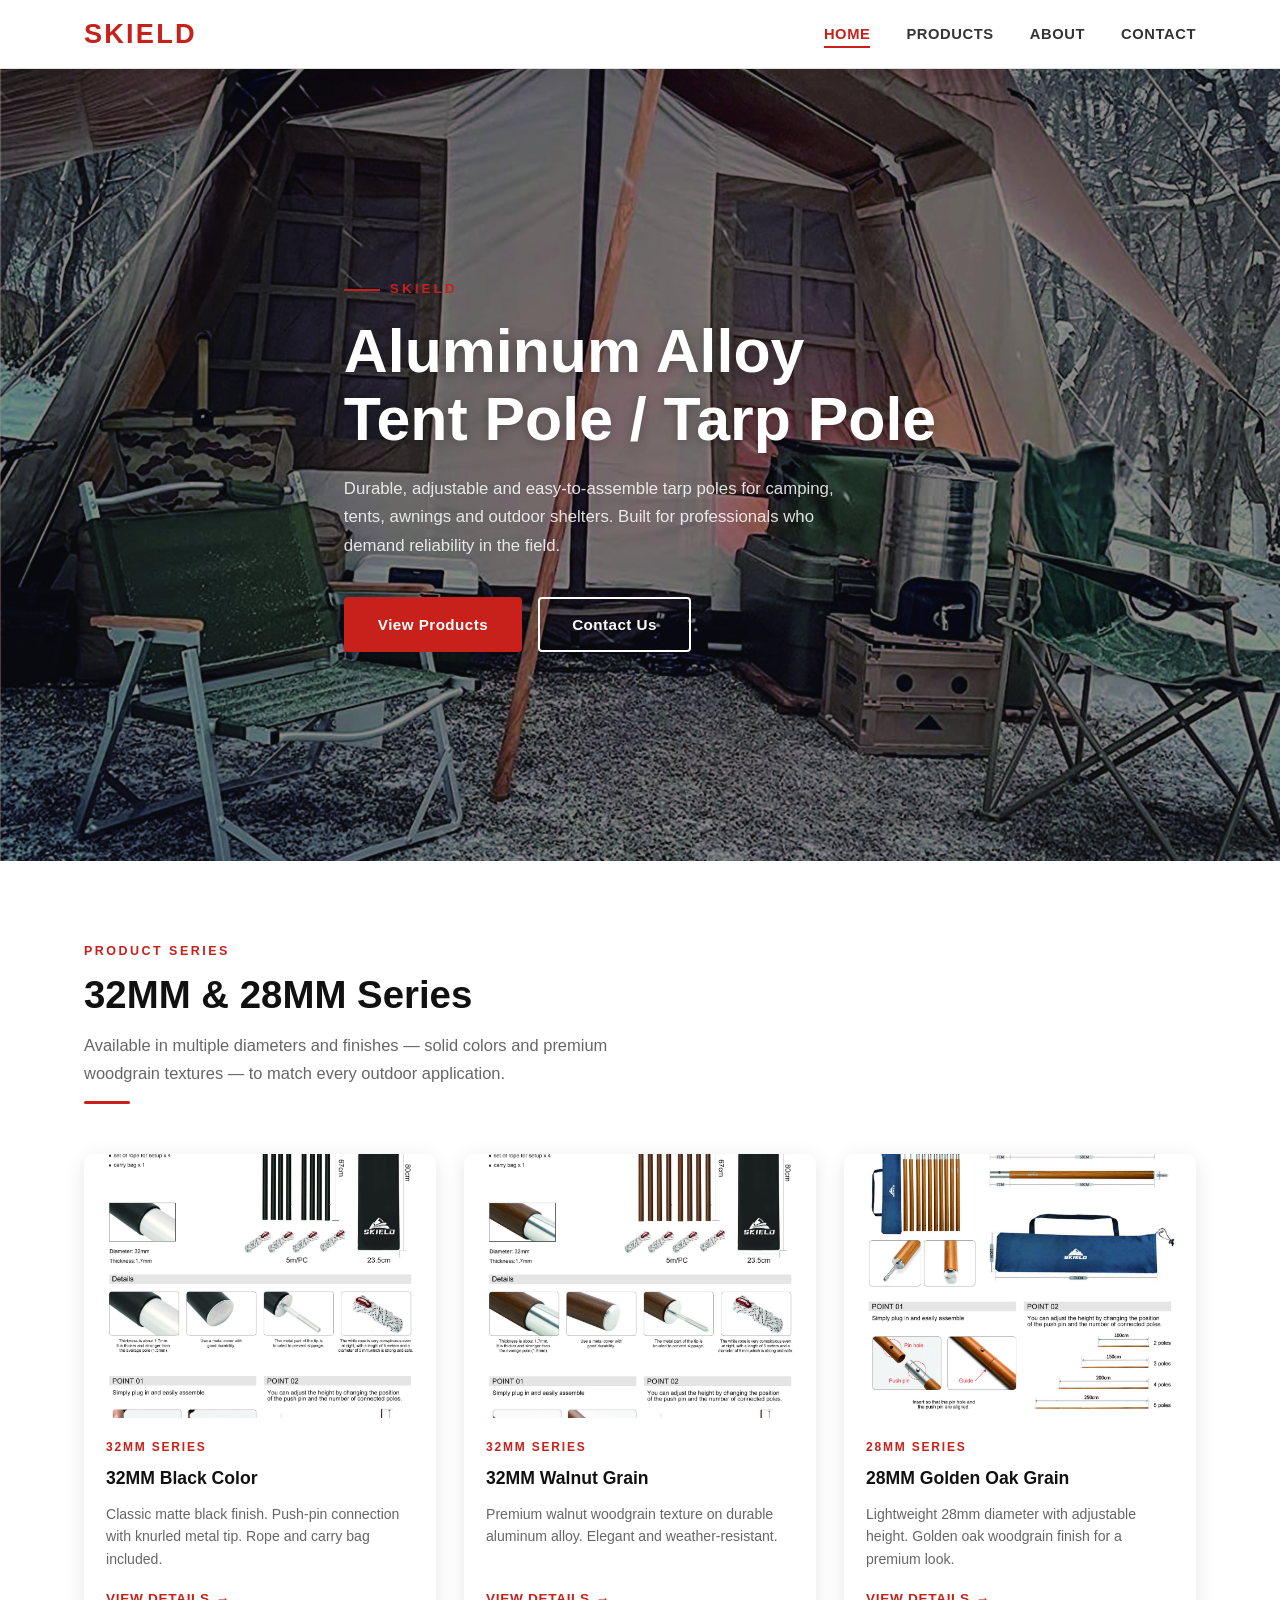
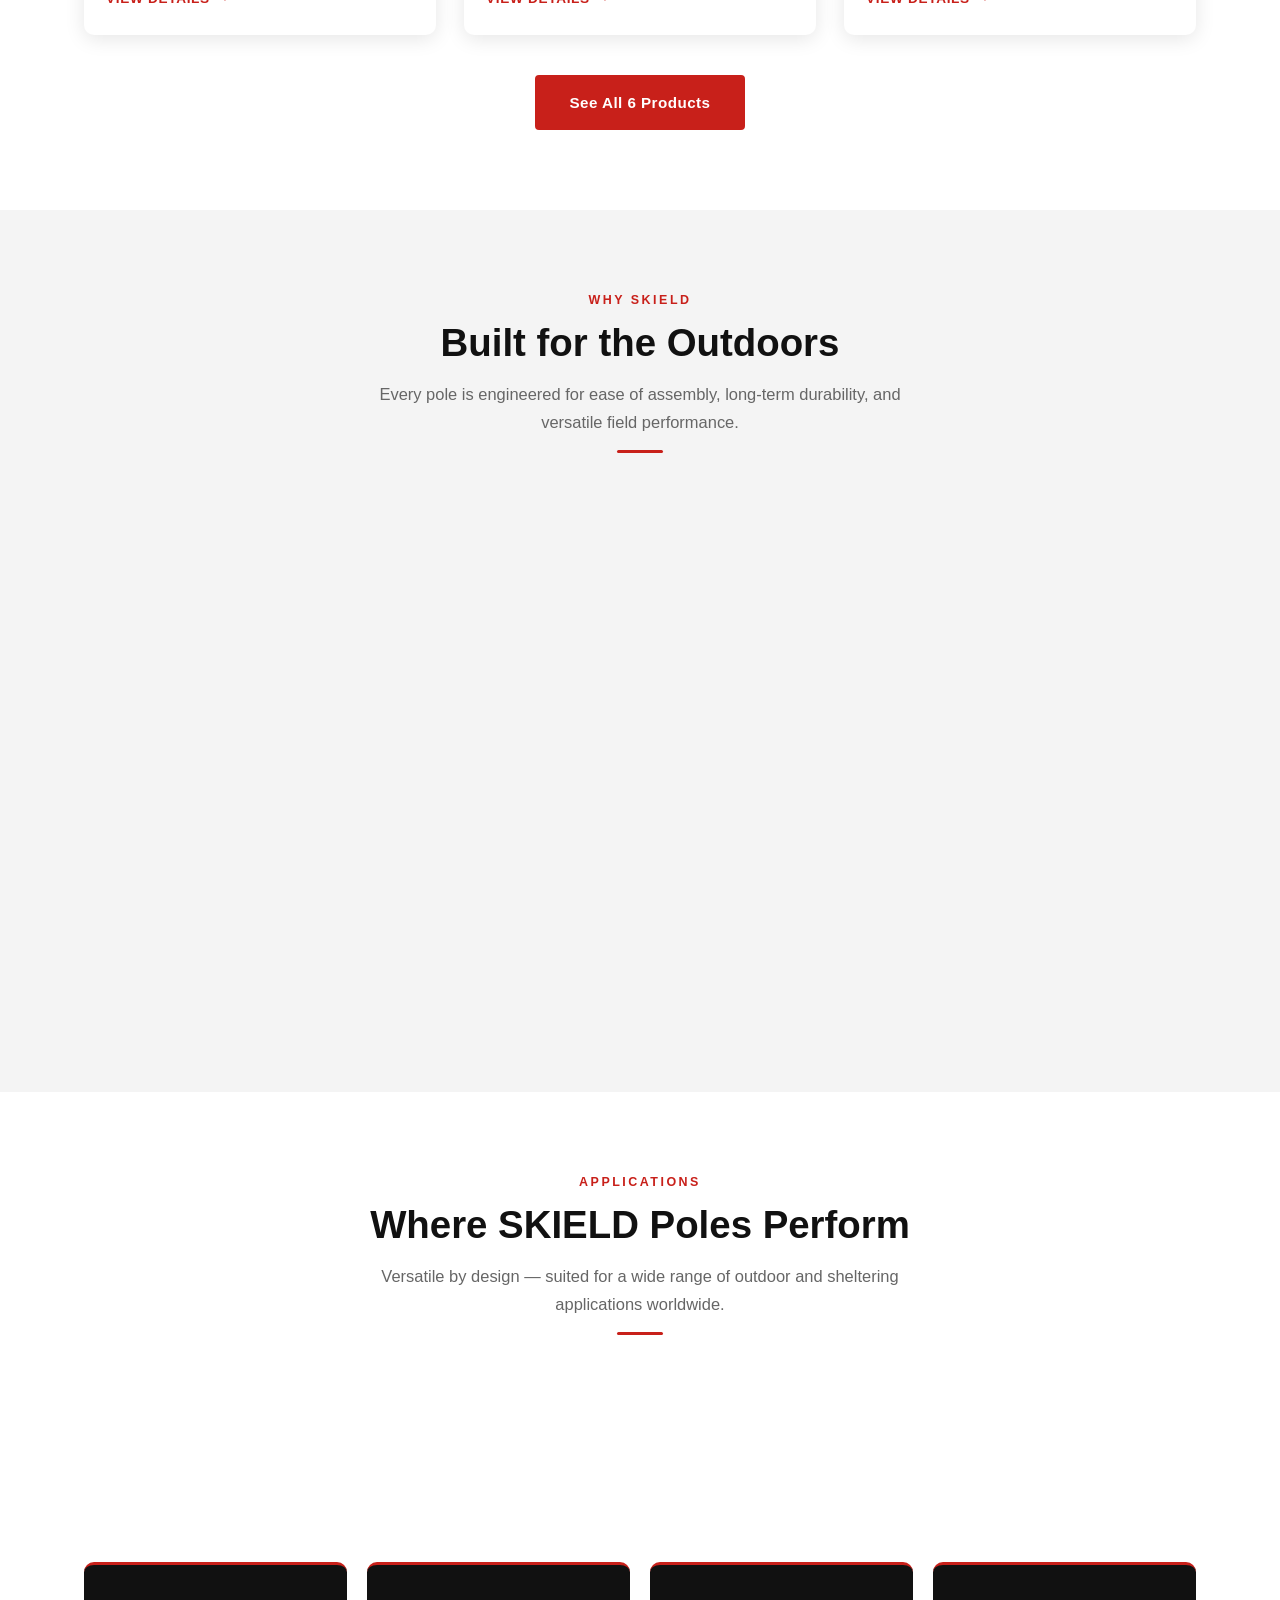
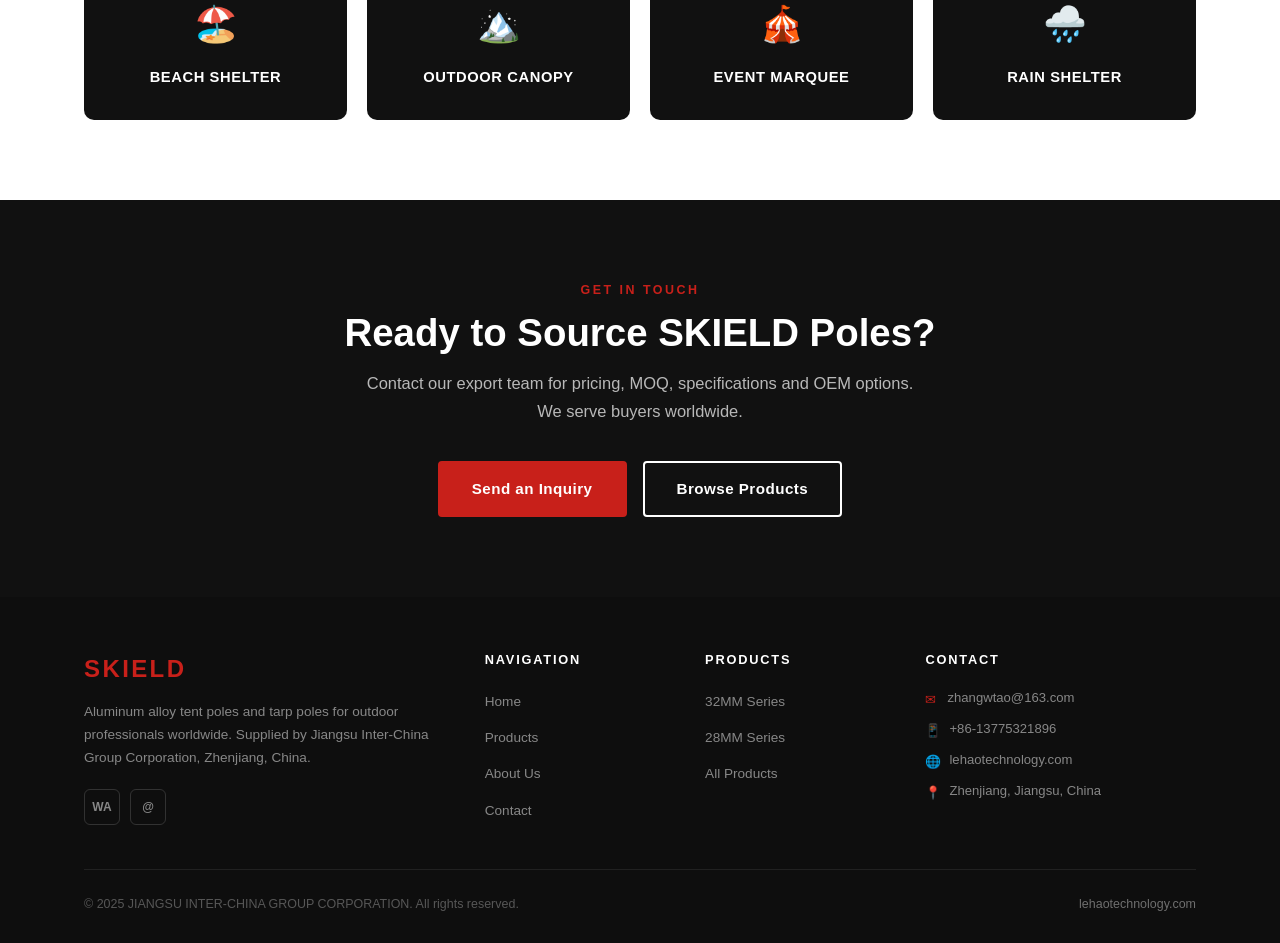
==== commit 5b4ab9cf: "Remove Fancybox: use target=_blank for full-resolution image links" ====
--- a/index.html
+++ b/index.html
@@ -7,7 +7,6 @@
   <meta name="description" content="SKIELD aluminum alloy tent poles and tarp poles — durable, adjustable and easy-to-assemble outdoor poles for camping, tents, awnings and shelters. Export supplier from China." />
   <link rel="canonical" href="https://lehaotechnology.com/" />
   <link rel="stylesheet" href="assets/css/style.css" />
-  <link rel="stylesheet" href="assets/css/lightbox.min.css" />
 </head>
 <body>
 
@@ -61,10 +60,7 @@
 
       <article class="product-card">
         <div class="product-img-wrap">
-          <a href="assets/images/page-02-32mm-black.jpg"
-             data-lightbox="home-preview"
-             data-title="32MM Black Color — SKIELD Aluminum Alloy Tarp Pole"
-             class="lb-trigger"
+          <a href="assets/images/page-02-32mm-black.jpg" target="_blank" rel="noopener noreferrer"
              aria-label="Enlarge: 32MM Black Color">
             <img src="assets/images/page-02-32mm-black.jpg" alt="SKIELD 32mm aluminum tarp pole in black color" loading="lazy" />
           </a>
@@ -79,10 +75,7 @@
 
       <article class="product-card">
         <div class="product-img-wrap">
-          <a href="assets/images/page-04-32mm-walnut.jpg"
-             data-lightbox="home-preview"
-             data-title="32MM Walnut Grain — SKIELD Aluminum Alloy Tarp Pole"
-             class="lb-trigger"
+          <a href="assets/images/page-04-32mm-walnut.jpg" target="_blank" rel="noopener noreferrer"
              aria-label="Enlarge: 32MM Walnut Grain">
             <img src="assets/images/page-04-32mm-walnut.jpg" alt="SKIELD 32mm aluminum tarp pole in walnut grain finish" loading="lazy" />
           </a>
@@ -97,10 +90,7 @@
 
       <article class="product-card">
         <div class="product-img-wrap">
-          <a href="assets/images/page-06-28mm-golden-oak.jpg"
-             data-lightbox="home-preview"
-             data-title="28MM Golden Oak Grain — SKIELD Aluminum Alloy Tarp Pole"
-             class="lb-trigger"
+          <a href="assets/images/page-06-28mm-golden-oak.jpg" target="_blank" rel="noopener noreferrer"
              aria-label="Enlarge: 28MM Golden Oak Grain">
             <img src="assets/images/page-06-28mm-golden-oak.jpg" alt="SKIELD 28mm aluminum tarp pole in golden oak grain finish" loading="lazy" />
           </a>
@@ -298,6 +288,5 @@
 </footer>
 
 <script src="assets/js/main.js"></script>
-<script src="assets/js/lightbox.min.js"></script>
 </body>
 </html>
--- a/assets/css/style.css
+++ b/assets/css/style.css
@@ -818,7 +818,7 @@
 .footer-bottom a { color: rgba(255,255,255,0.4); transition: color var(--transition); }
 .footer-bottom a:hover { color: var(--red); }
 
-/* === PRODUCT GALLERY STRIP (lightbox thumbnails) === */
+/* === PRODUCT GALLERY STRIP (fancybox thumbnails) === */
 .product-gallery-strip {
   display: flex;
   gap: 6px;
@@ -839,7 +839,7 @@
   cursor: zoom-in;
 }
 .product-gallery-strip a:hover { border-color: var(--red); opacity: 1; }
-.product-gallery-strip a.lb-current { border-color: var(--red); }
+.product-gallery-strip a.fb-current { border-color: var(--red); }
 .product-gallery-strip img {
   width: 100%;
   height: 100%;
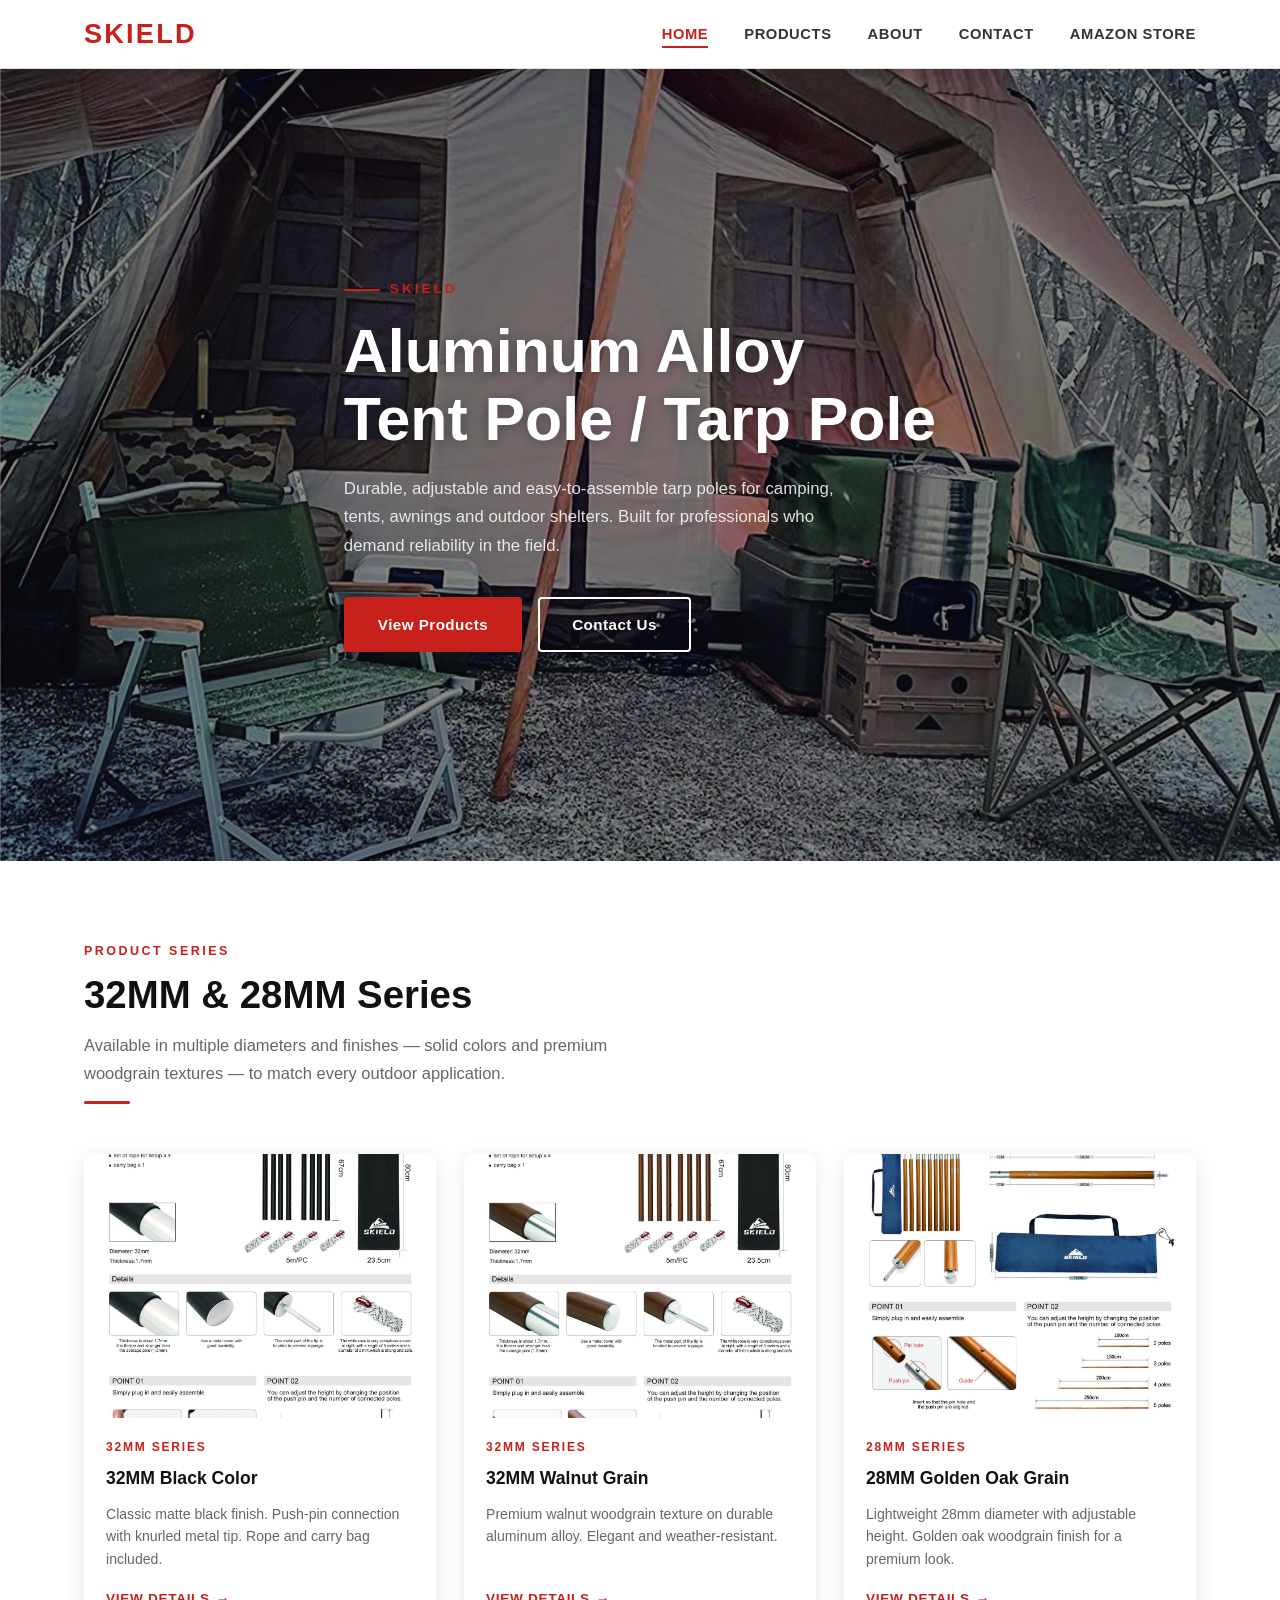
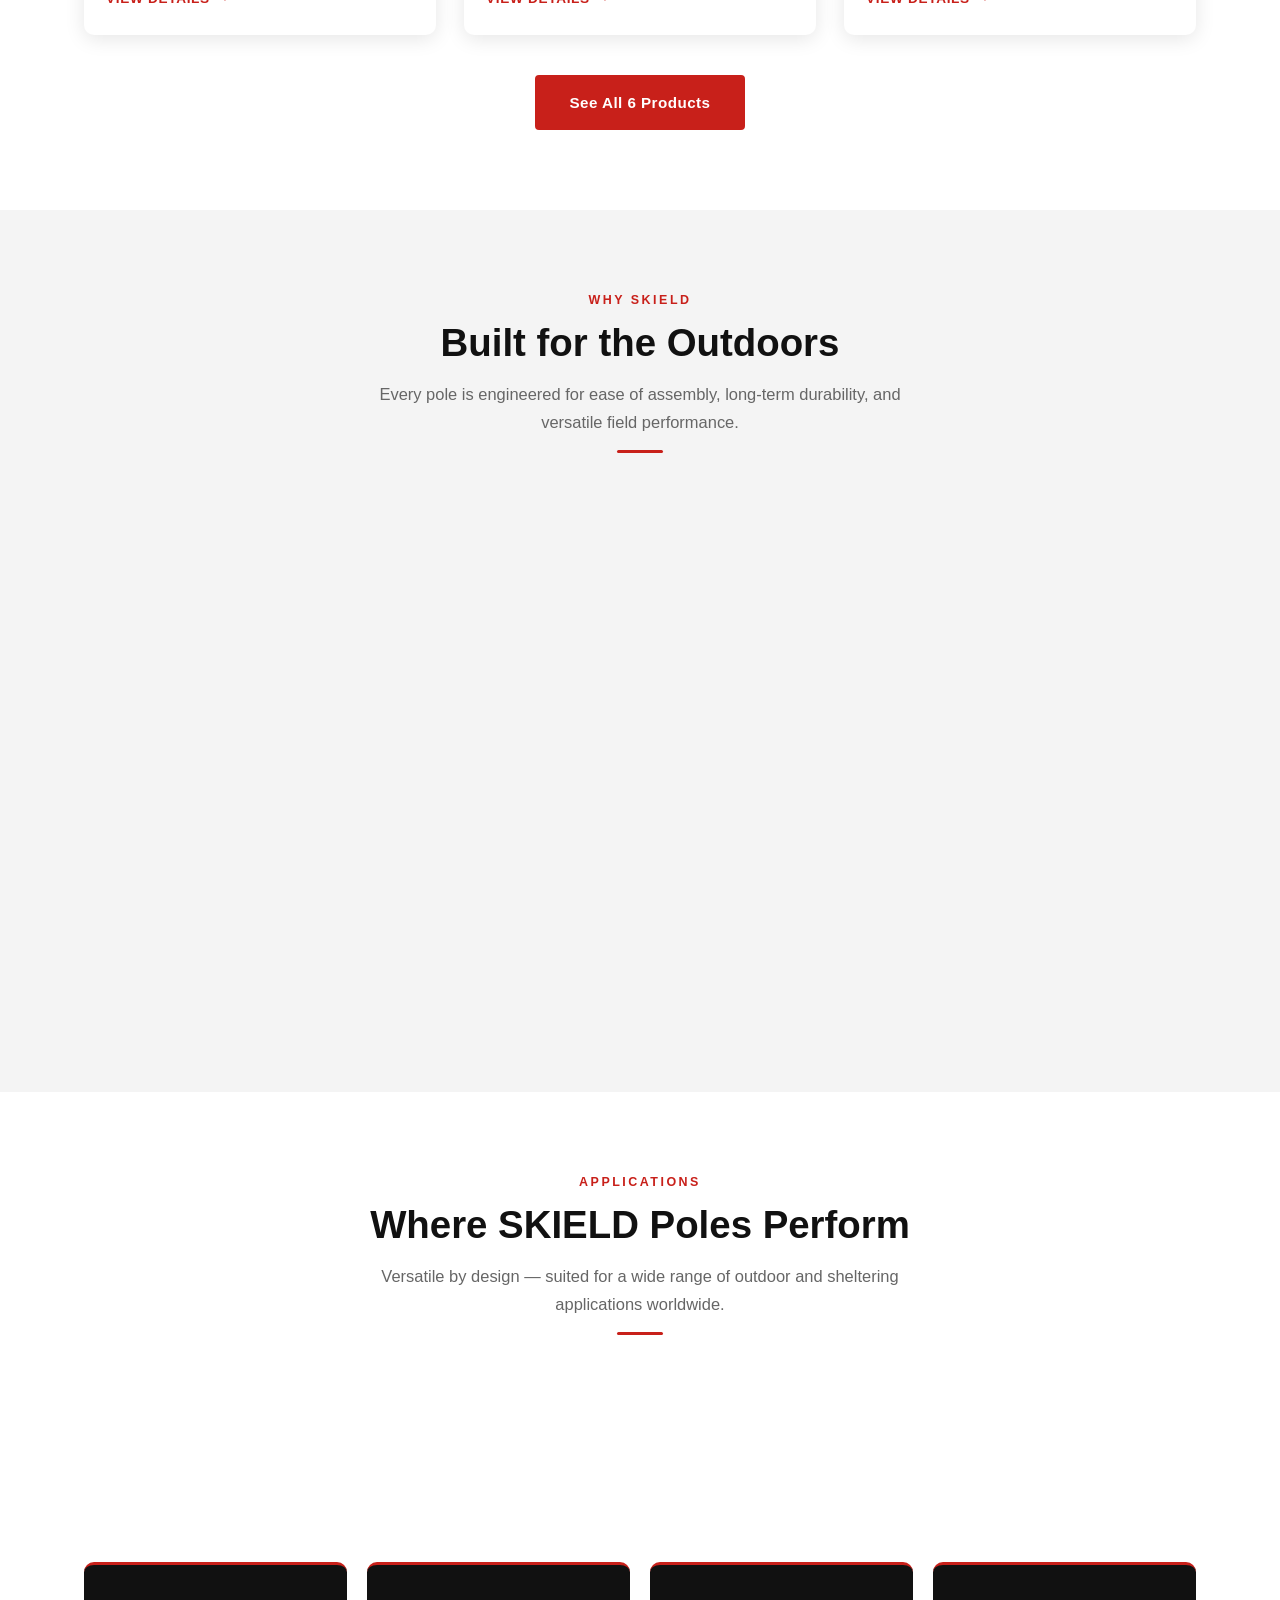
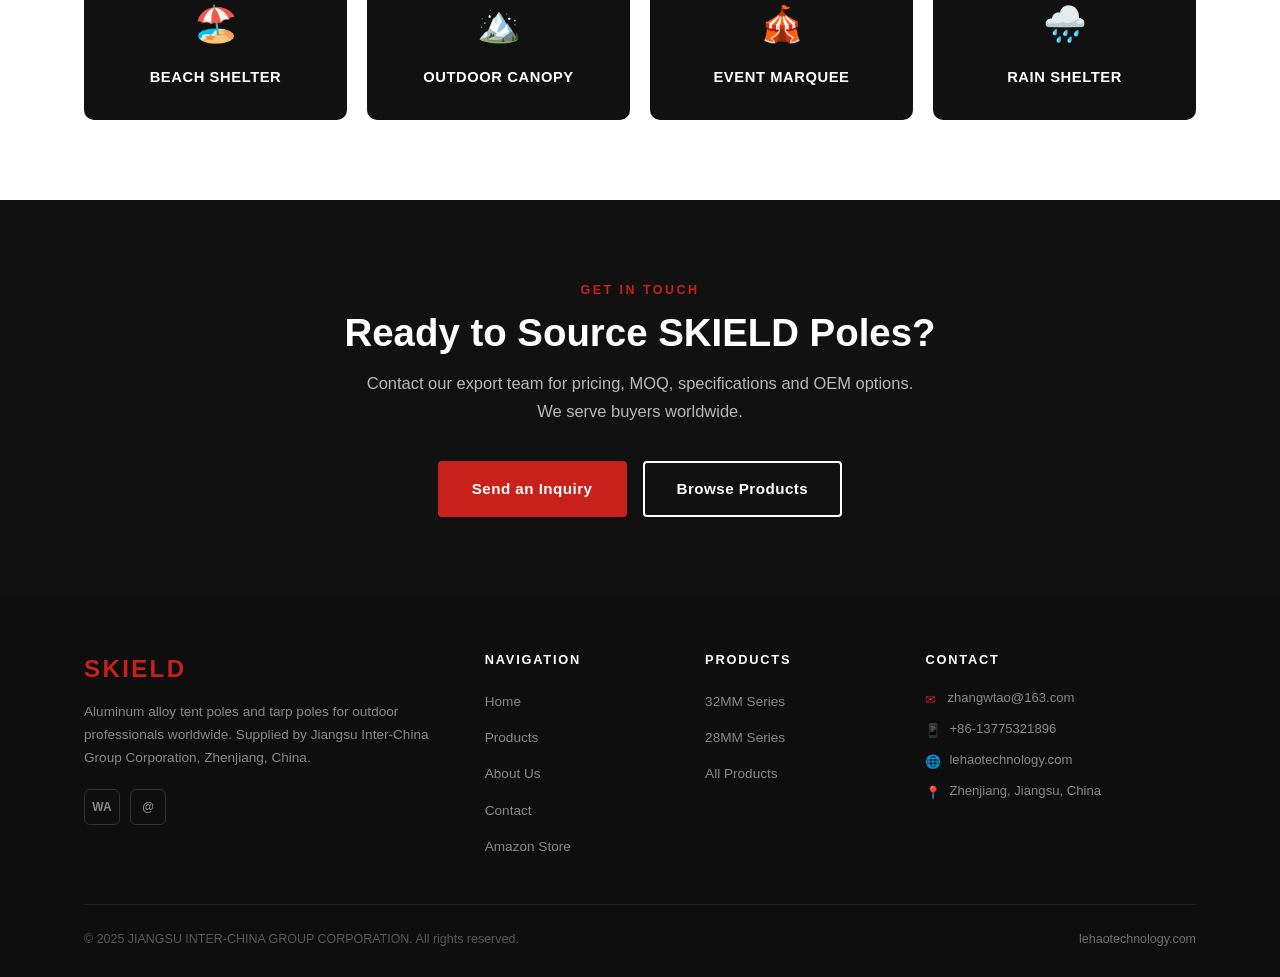
==== commit 440827f2: "Add Amazon flagship store page and nav links Create amazon.html with store CTA, benefits section, an" ====
--- a/index.html
+++ b/index.html
@@ -21,6 +21,7 @@
         <li><a href="products.html">Products</a></li>
         <li><a href="about.html">About</a></li>
         <li><a href="contact.html">Contact</a></li>
+        <li><a href="amazon.html">Amazon Store</a></li>
       </ul>
     </nav>
 
@@ -256,6 +257,7 @@
           <li><a href="products.html">Products</a></li>
           <li><a href="about.html">About Us</a></li>
           <li><a href="contact.html">Contact</a></li>
+          <li><a href="amazon.html">Amazon Store</a></li>
         </ul>
       </div>
 
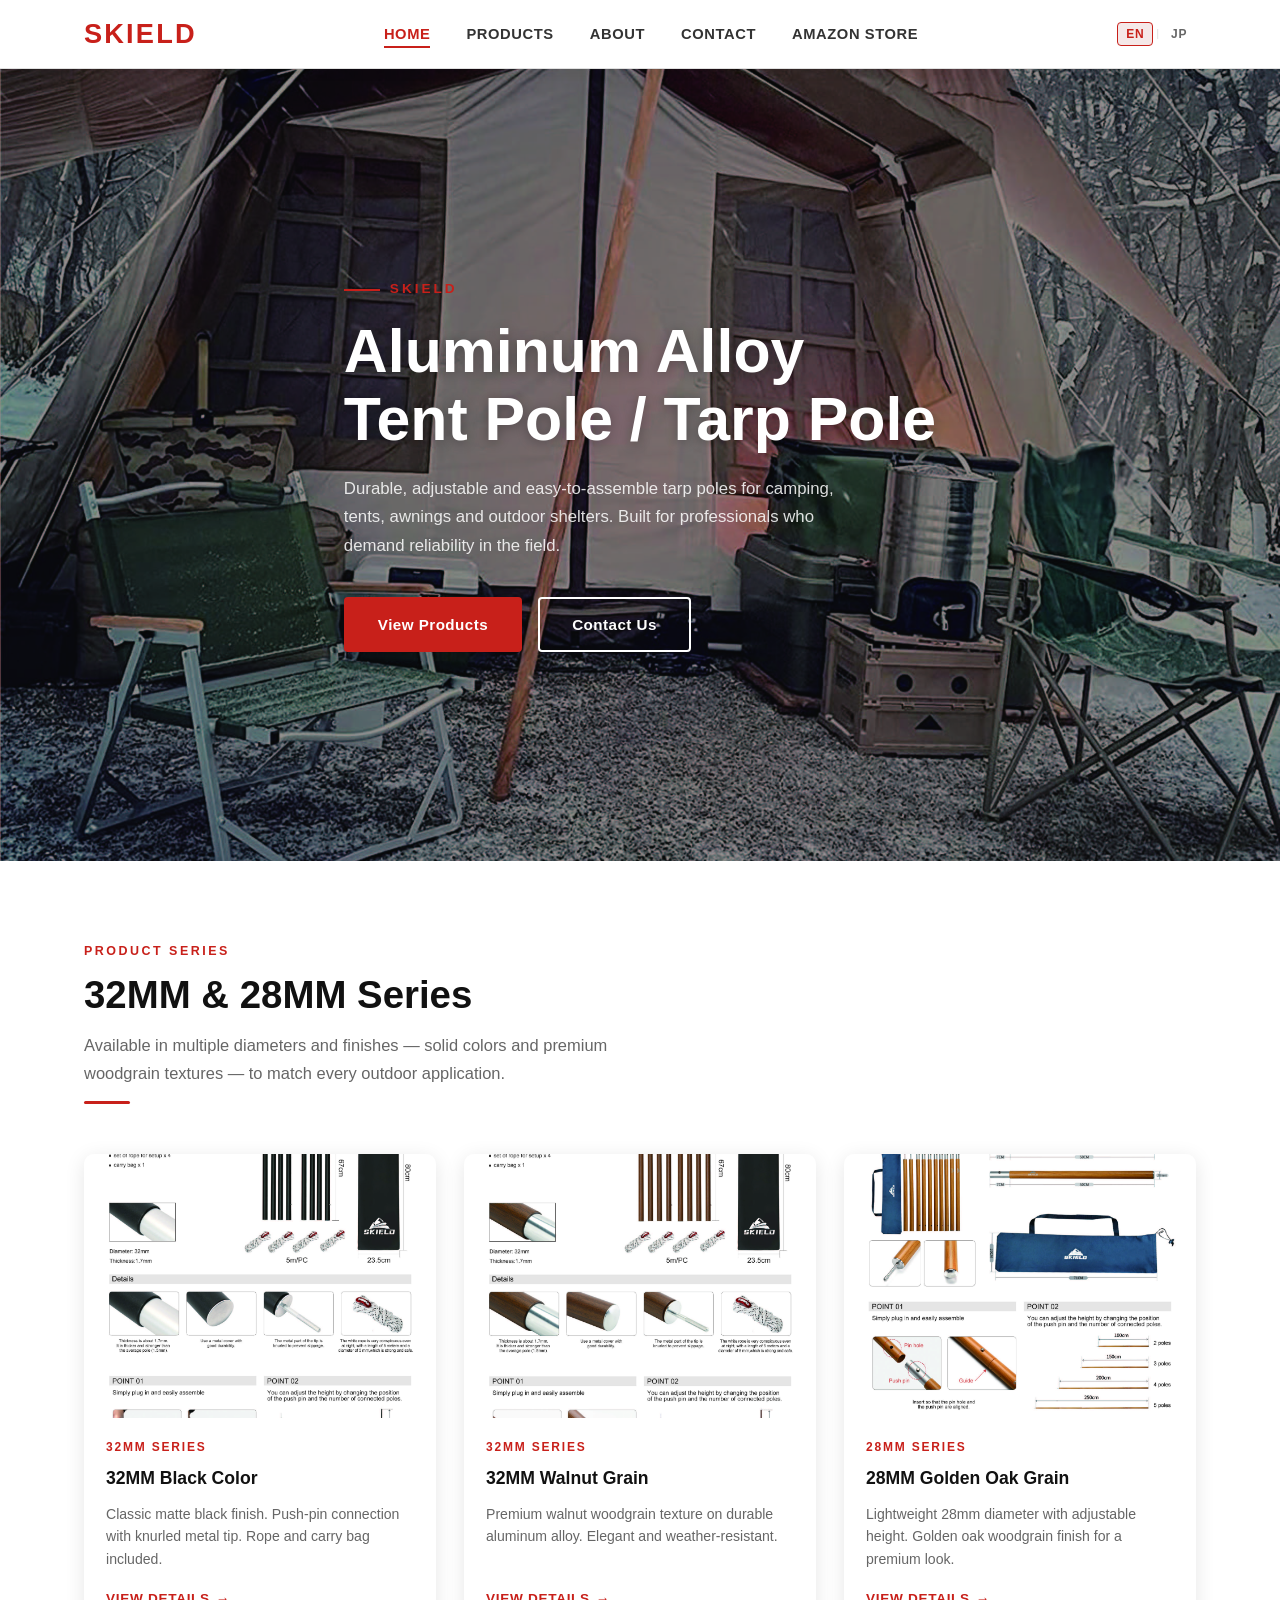
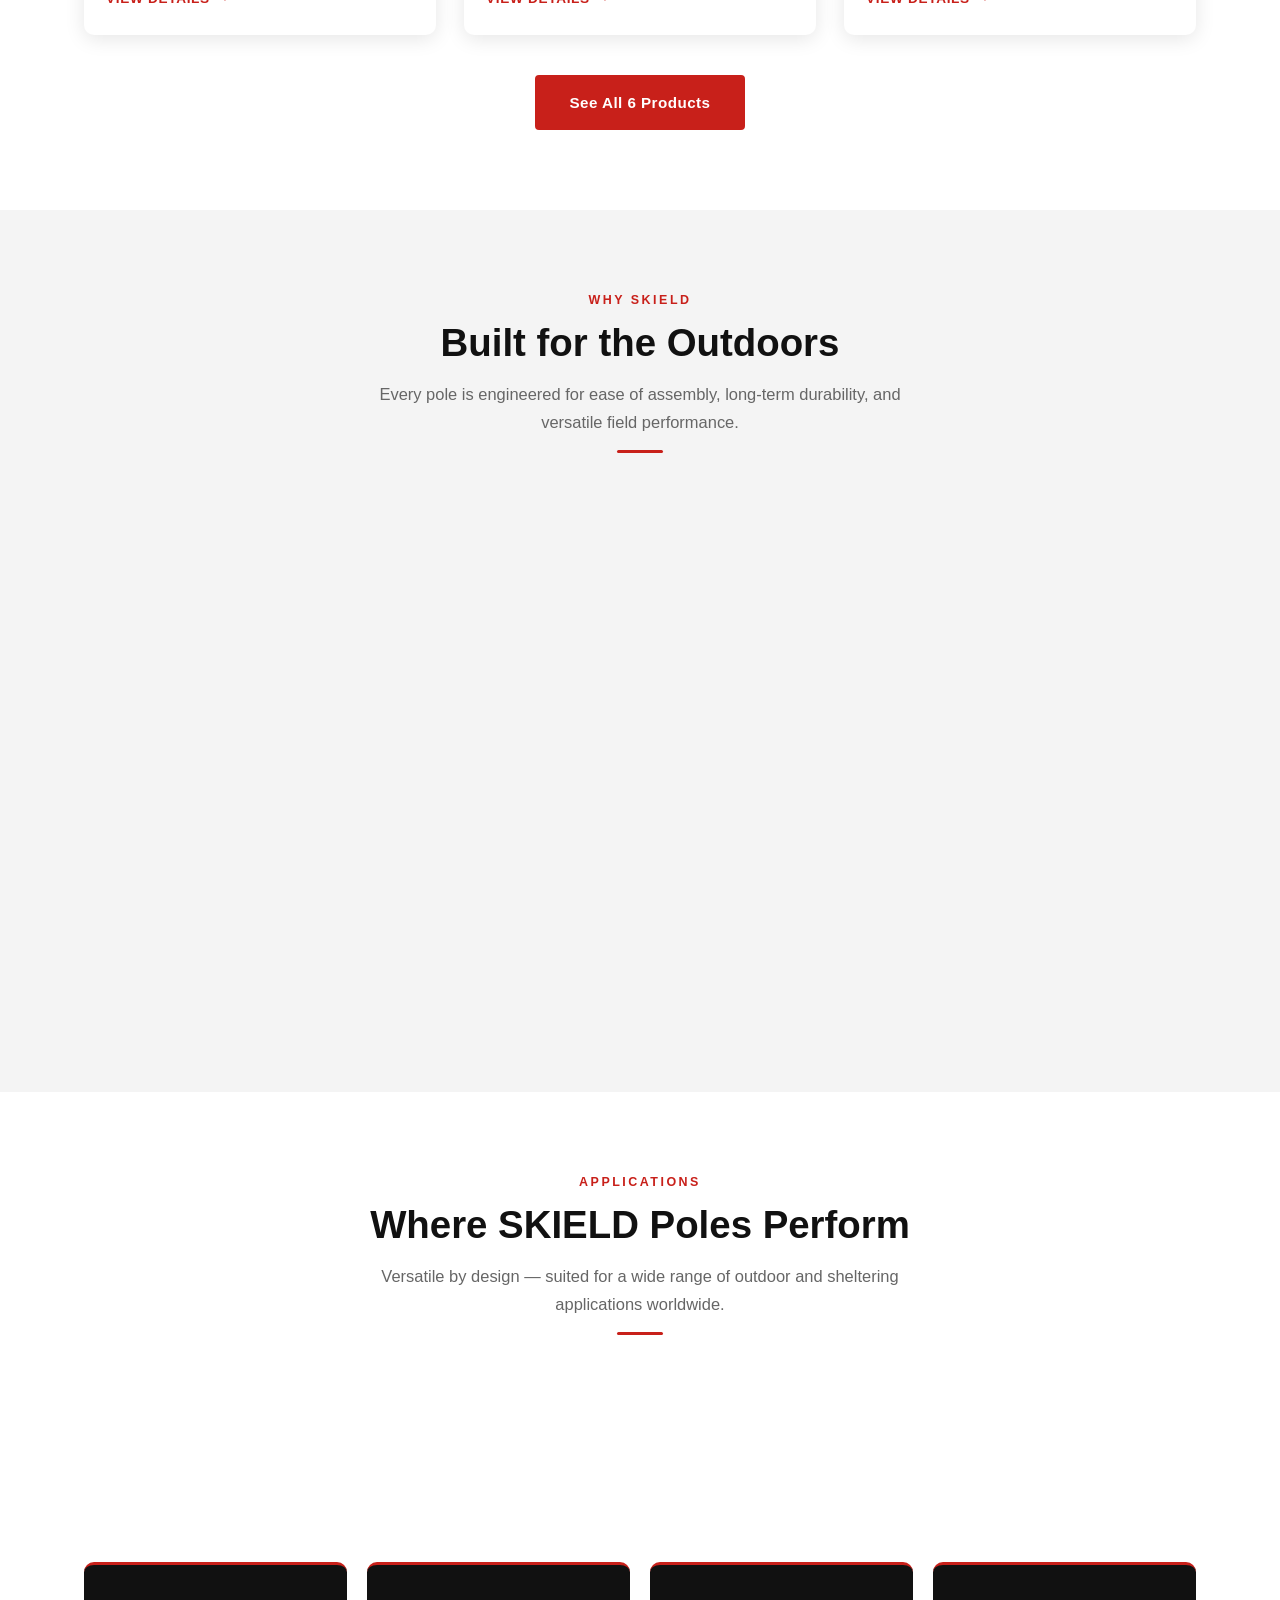
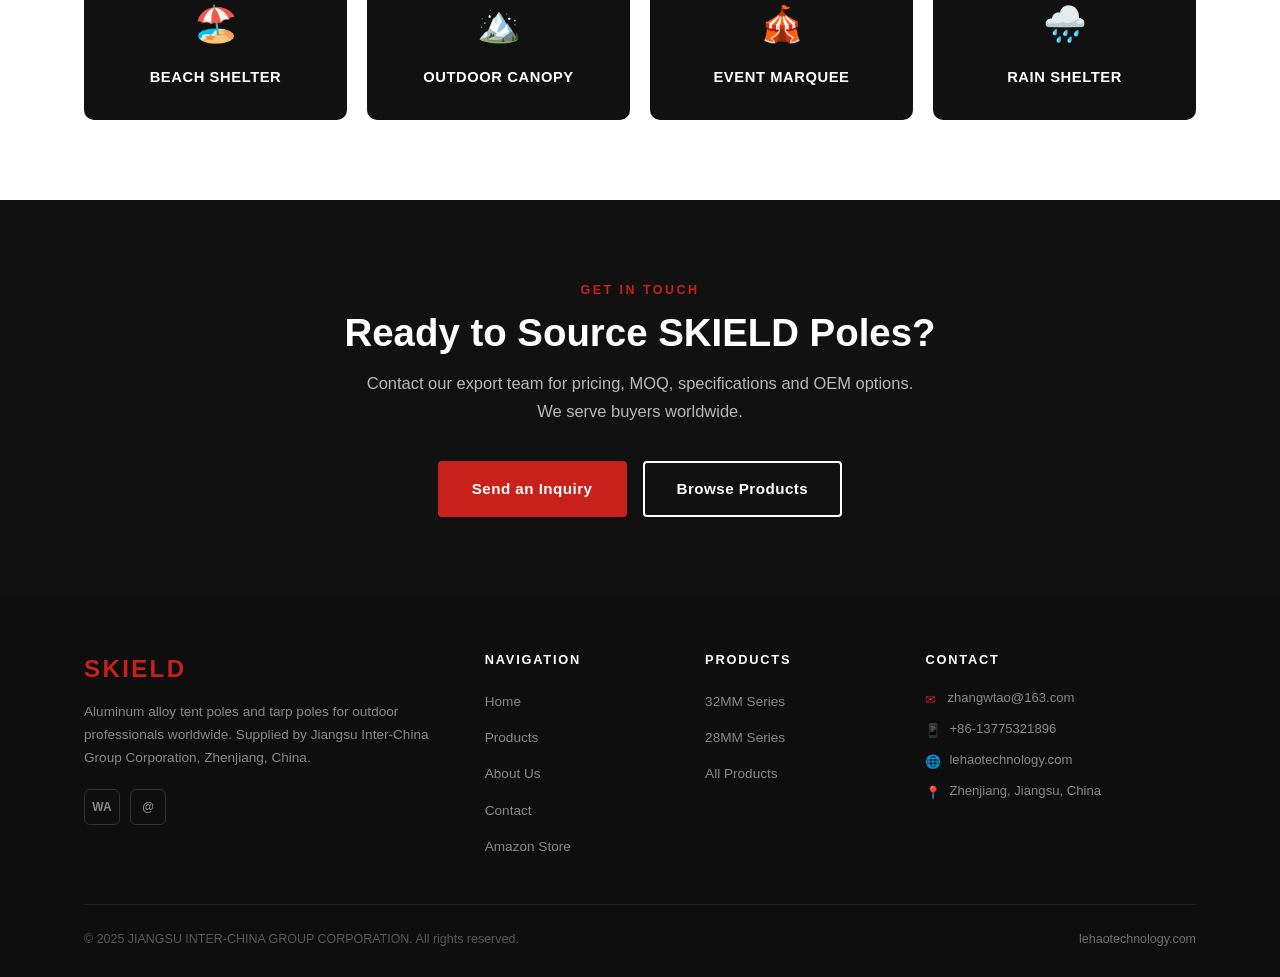
==== commit 5ed79cb6: "Add language switcher to English pages and update CSS" ====
--- a/index.html
+++ b/index.html
@@ -24,12 +24,26 @@
         <li><a href="amazon.html">Amazon Store</a></li>
       </ul>
     </nav>
-
+    <div class="lang-switcher">
+      <a href="index.html" class="lang-btn active" aria-current="true">EN</a>
+      <span class="lang-sep">|</span>
+      <a href="index-ja.html" class="lang-btn">JP</a>
+    </div>
     <button class="menu-toggle" id="menuToggle" aria-label="Toggle navigation" aria-expanded="false">
       <span></span><span></span><span></span>
     </button>
   </div>
 </header>
+
+<!-- Japanese language suggestion banner -->
+<div id="ja-suggestion" class="lang-banner" style="display:none;" role="banner">
+  <div class="container">
+    <span>🇯🇵 日本語ページはこちら</span>
+    <a href="index-ja.html">日本語で見る →</a>
+    <button class="lang-banner-close" onclick="document.getElementById('ja-suggestion').style.display='none'" aria-label="閉じる">✕</button>
+  </div>
+</div>
+<script>if(typeof navigator!=='undefined'&&navigator.language&&navigator.language.startsWith('ja')){document.getElementById('ja-suggestion').style.display='block';}</script>
 
 <!-- ========== HERO ========== -->
 <section class="hero" aria-label="Hero">
--- a/assets/css/style.css
+++ b/assets/css/style.css
@@ -950,3 +950,70 @@
   .apps-grid { grid-template-columns: 1fr; }
   .hero h1 { font-size: 2rem; }
 }
+
+/* ========== LANGUAGE SWITCHER ========== */
+.lang-switcher {
+  display: flex;
+  align-items: center;
+  gap: 2px;
+  margin-left: 12px;
+  flex-shrink: 0;
+}
+.lang-btn {
+  font-size: 0.75rem;
+  font-weight: 600;
+  color: var(--gray-mid);
+  text-decoration: none;
+  padding: 3px 8px;
+  border-radius: 4px;
+  border: 1px solid transparent;
+  transition: color 0.2s, border-color 0.2s, background 0.2s;
+  letter-spacing: 0.05em;
+  line-height: 1.4;
+}
+.lang-btn:hover {
+  color: var(--red);
+  border-color: var(--red);
+}
+.lang-btn.active {
+  color: var(--red);
+  border-color: var(--red);
+  background: var(--red-light);
+}
+.lang-sep {
+  color: var(--border);
+  font-size: 0.7rem;
+  line-height: 1;
+  padding: 0 1px;
+  user-select: none;
+}
+
+/* ========== LANGUAGE SUGGESTION BANNER ========== */
+.lang-banner {
+  background: var(--red-light);
+  border-bottom: 1px solid rgba(200,32,26,0.15);
+  padding: 10px 0;
+  font-size: 0.88rem;
+}
+.lang-banner .container {
+  display: flex;
+  align-items: center;
+  gap: 12px;
+  flex-wrap: wrap;
+}
+.lang-banner a {
+  color: var(--red);
+  font-weight: 600;
+  text-decoration: none;
+}
+.lang-banner a:hover { text-decoration: underline; }
+.lang-banner-close {
+  margin-left: auto;
+  background: none;
+  border: none;
+  cursor: pointer;
+  color: var(--gray-mid);
+  font-size: 1rem;
+  padding: 0 4px;
+  line-height: 1;
+}
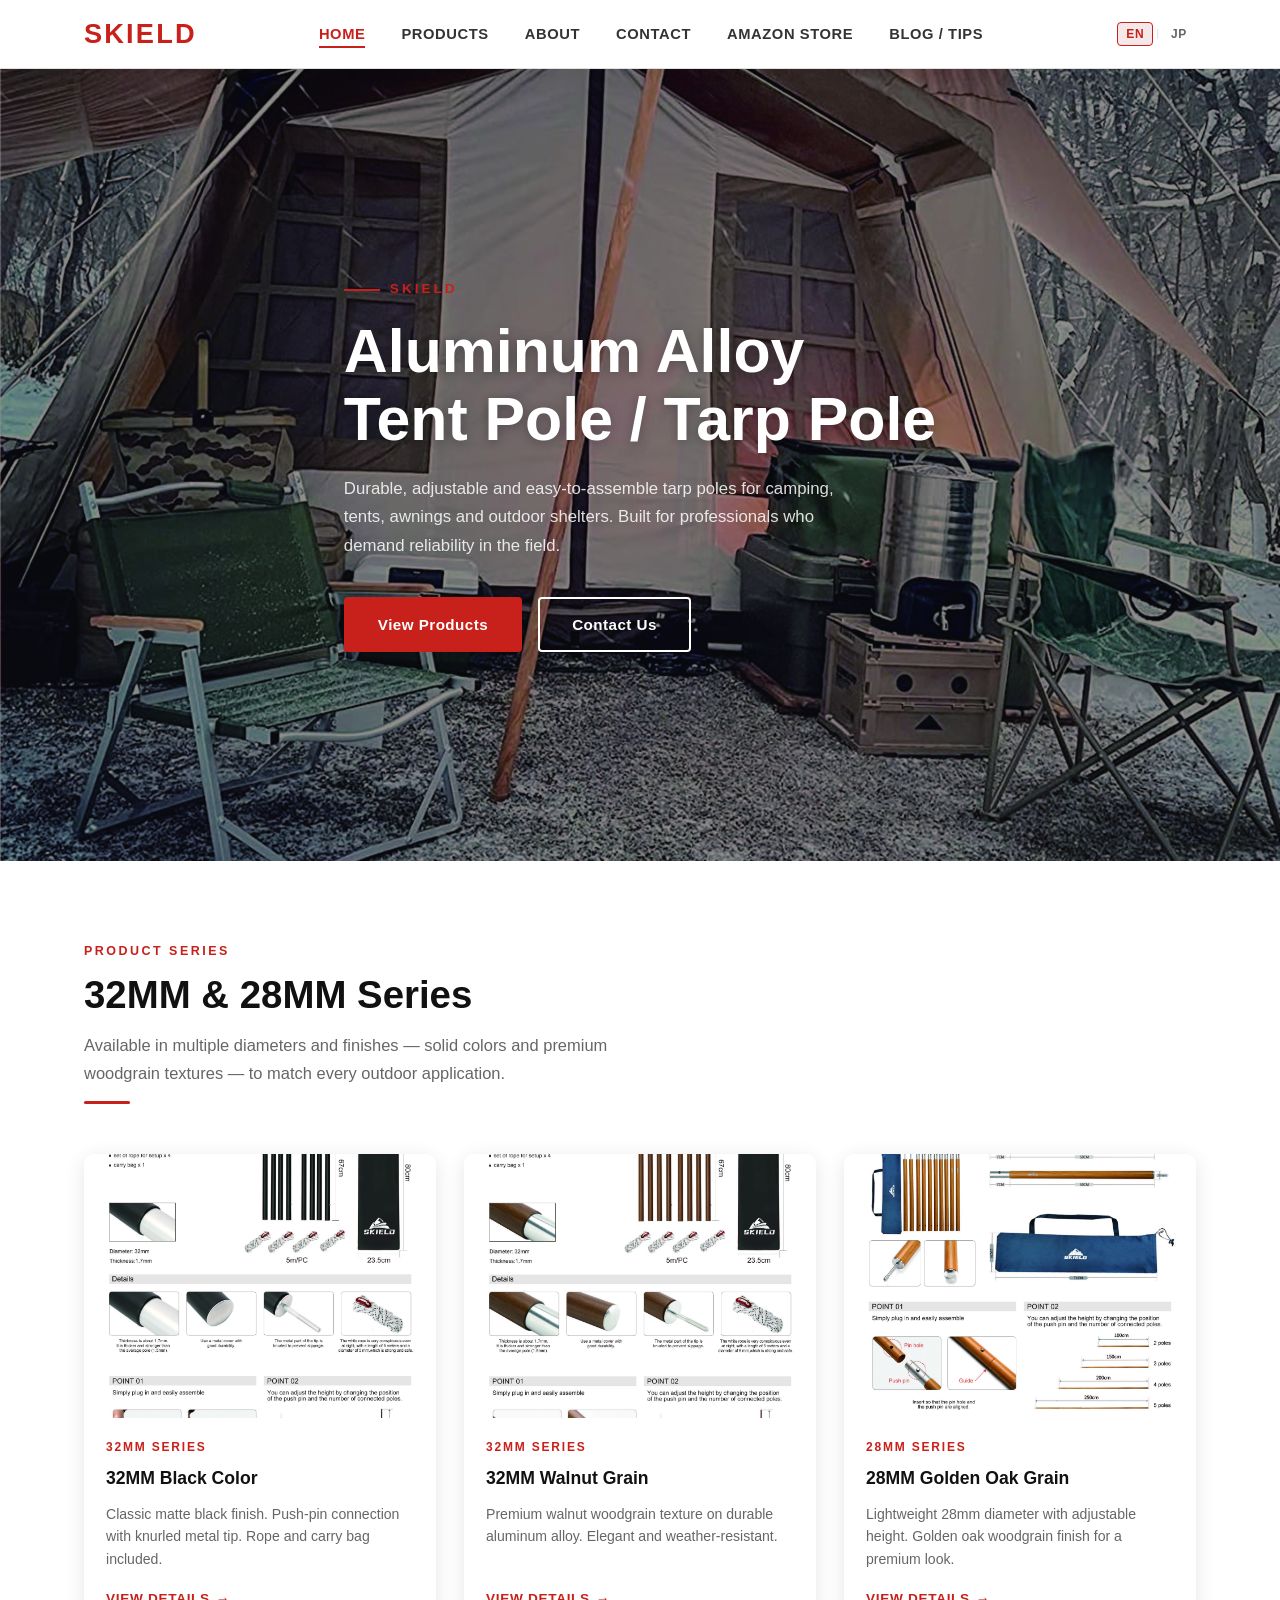
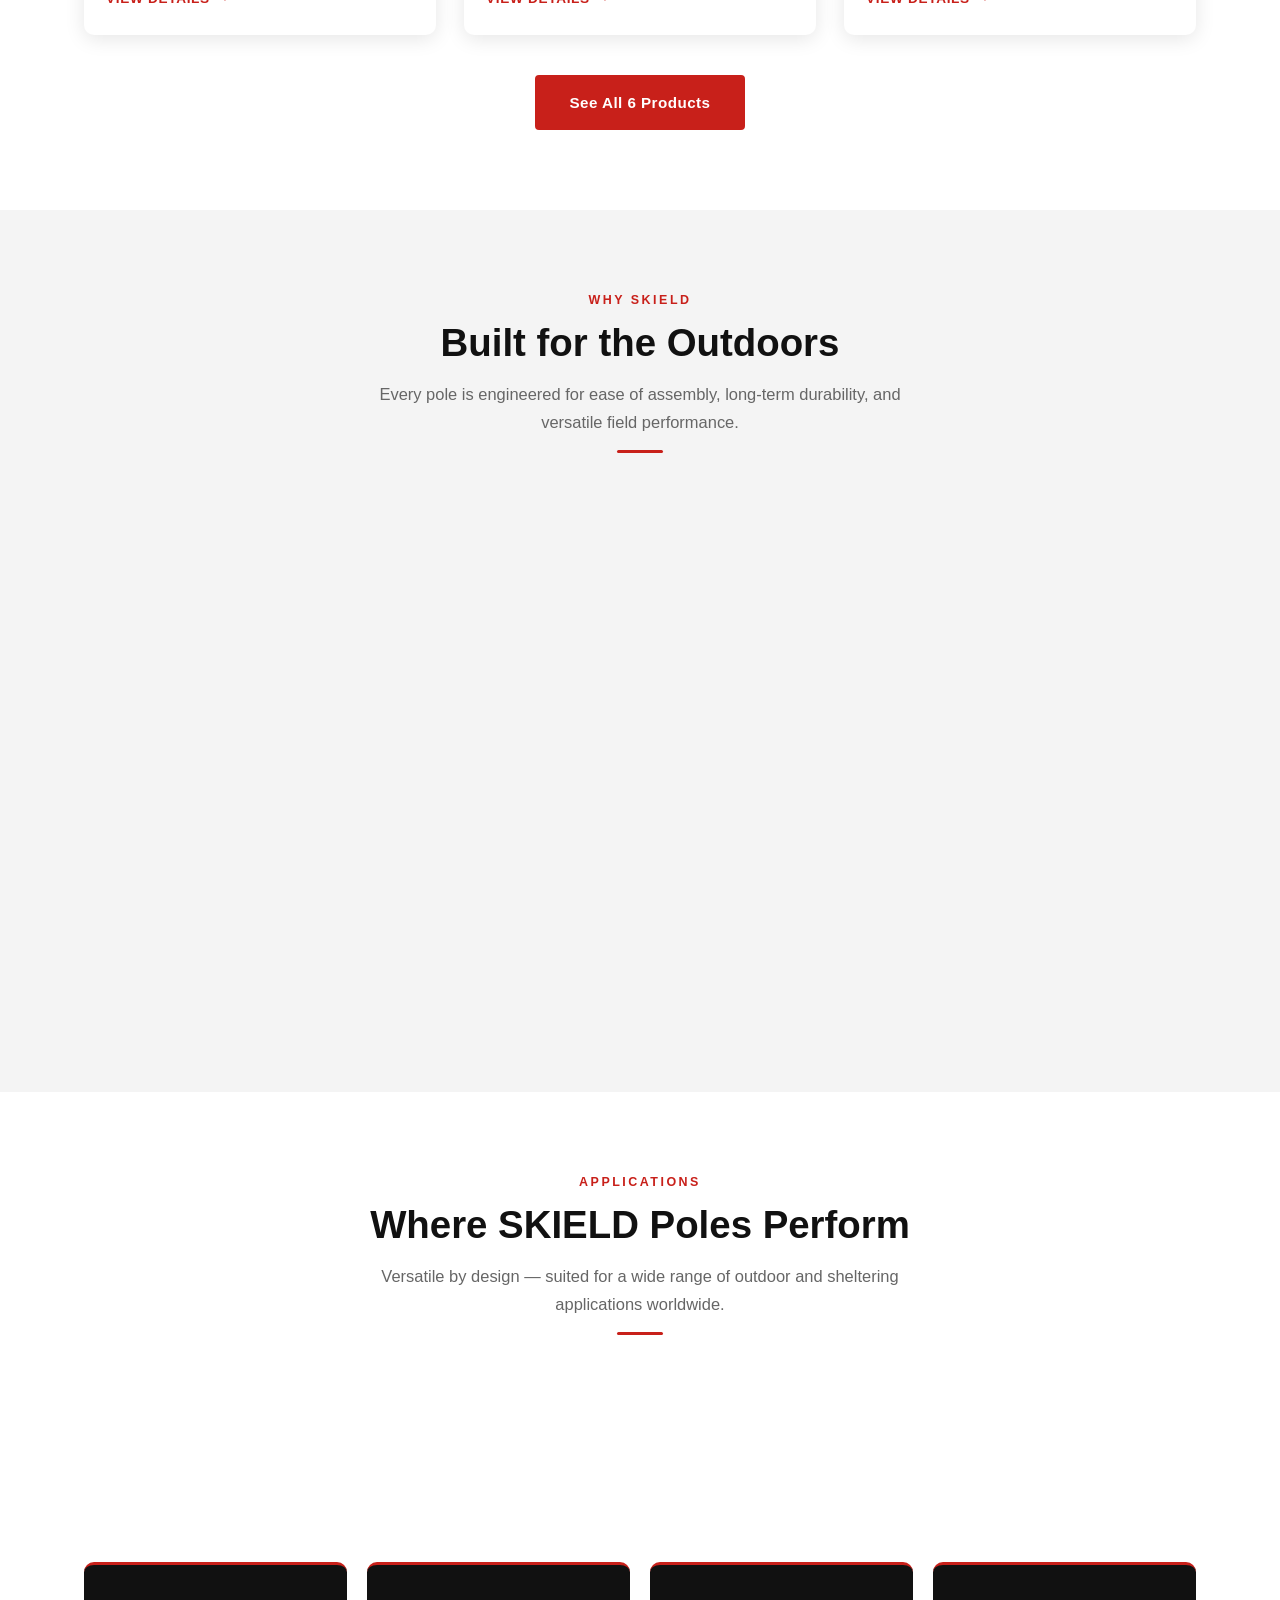
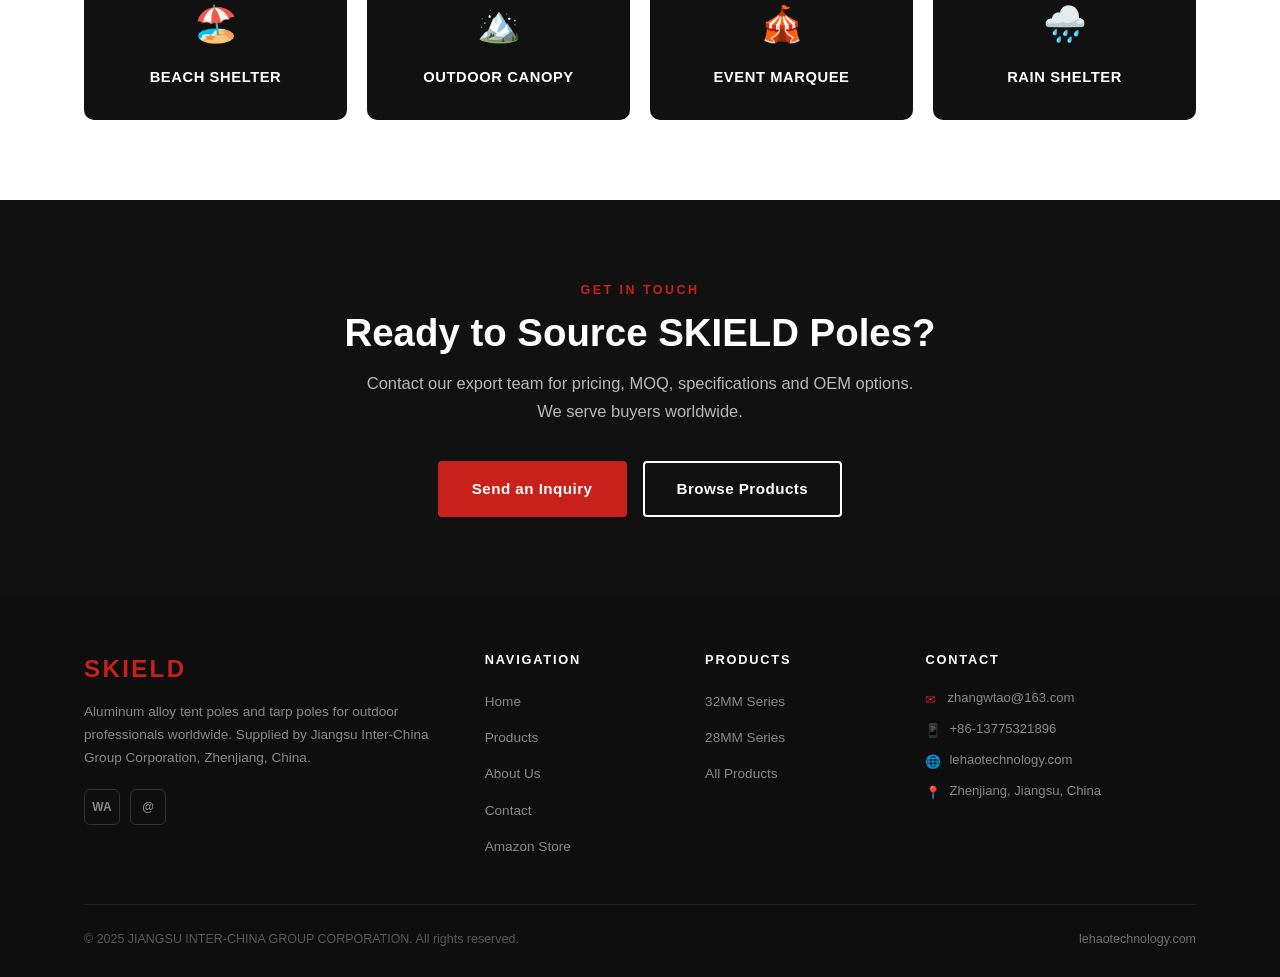
==== commit 0ab9d572: "Add Blog / Tips nav link to all 10 pages (EN + JP)" ====
--- a/index.html
+++ b/index.html
@@ -22,6 +22,7 @@
         <li><a href="about.html">About</a></li>
         <li><a href="contact.html">Contact</a></li>
         <li><a href="amazon.html">Amazon Store</a></li>
+        <li><a href="blog.html">Blog / Tips</a></li>
       </ul>
     </nav>
     <div class="lang-switcher">
